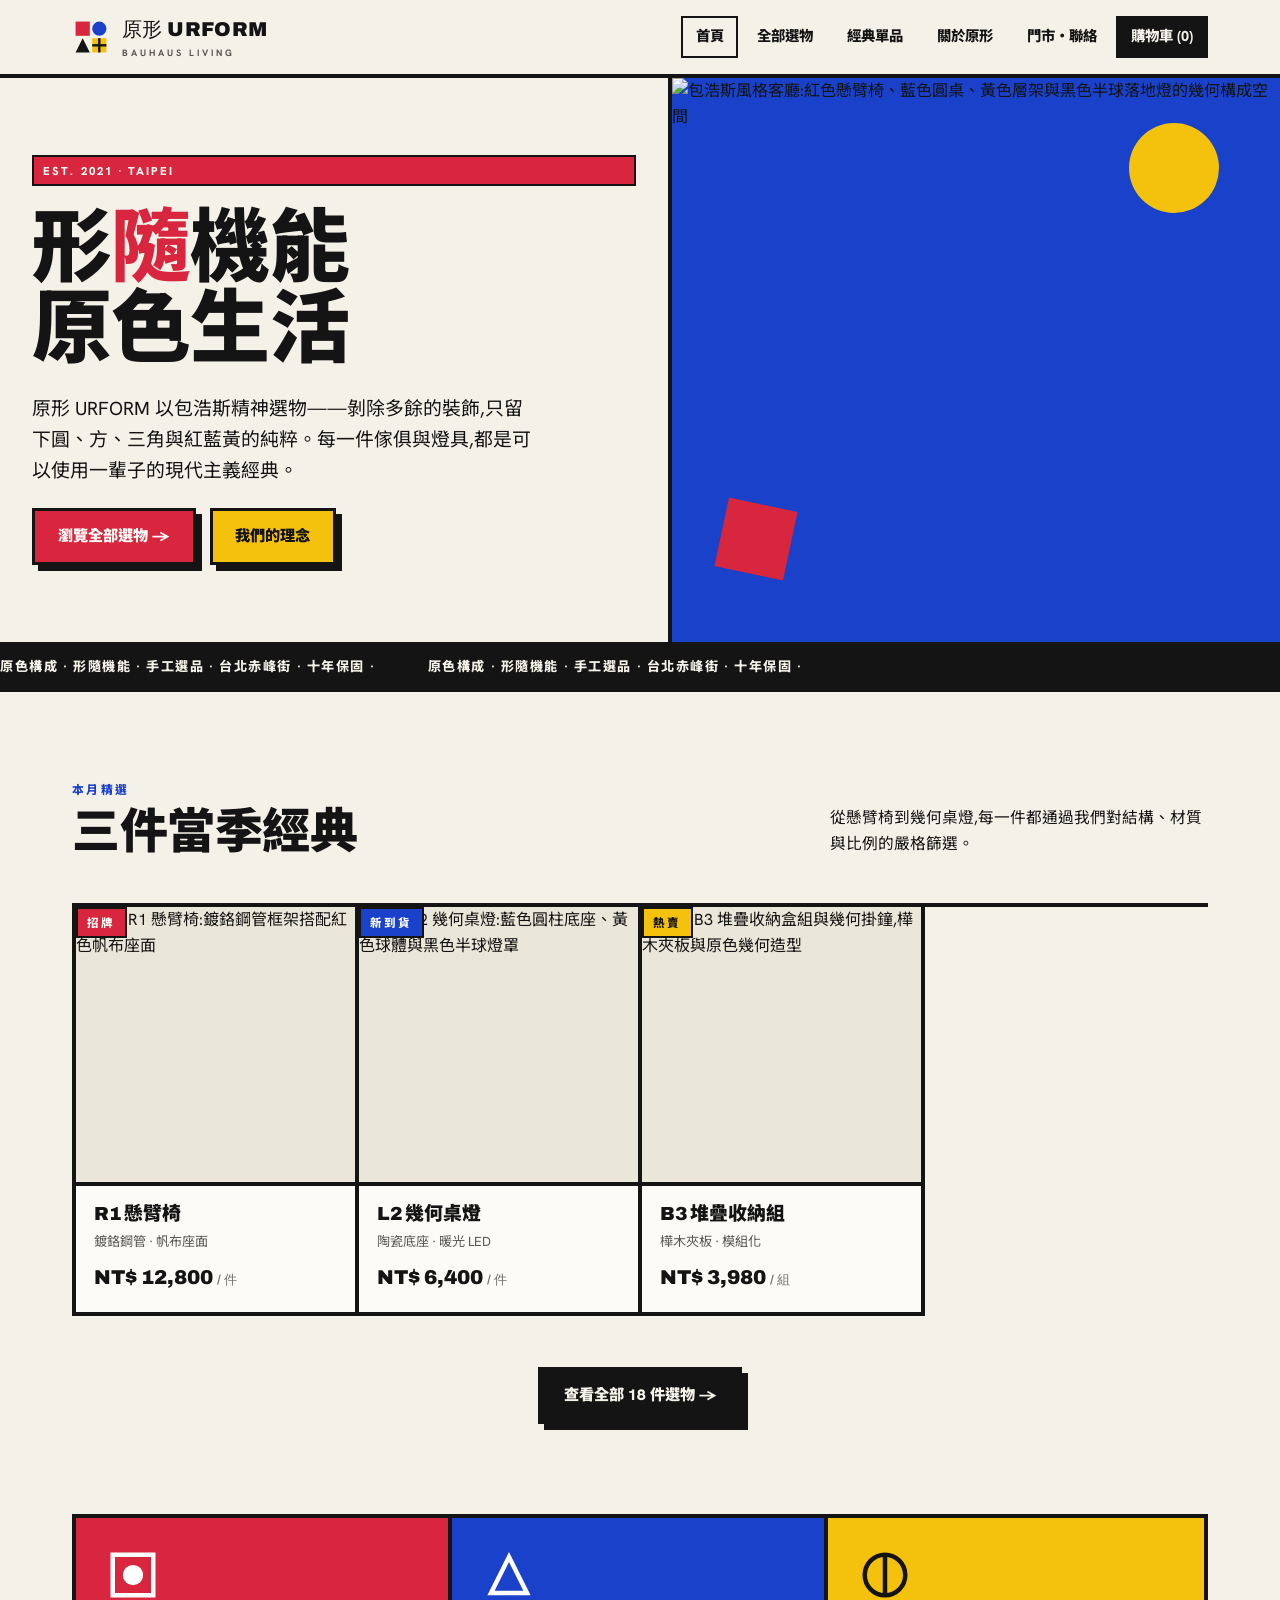
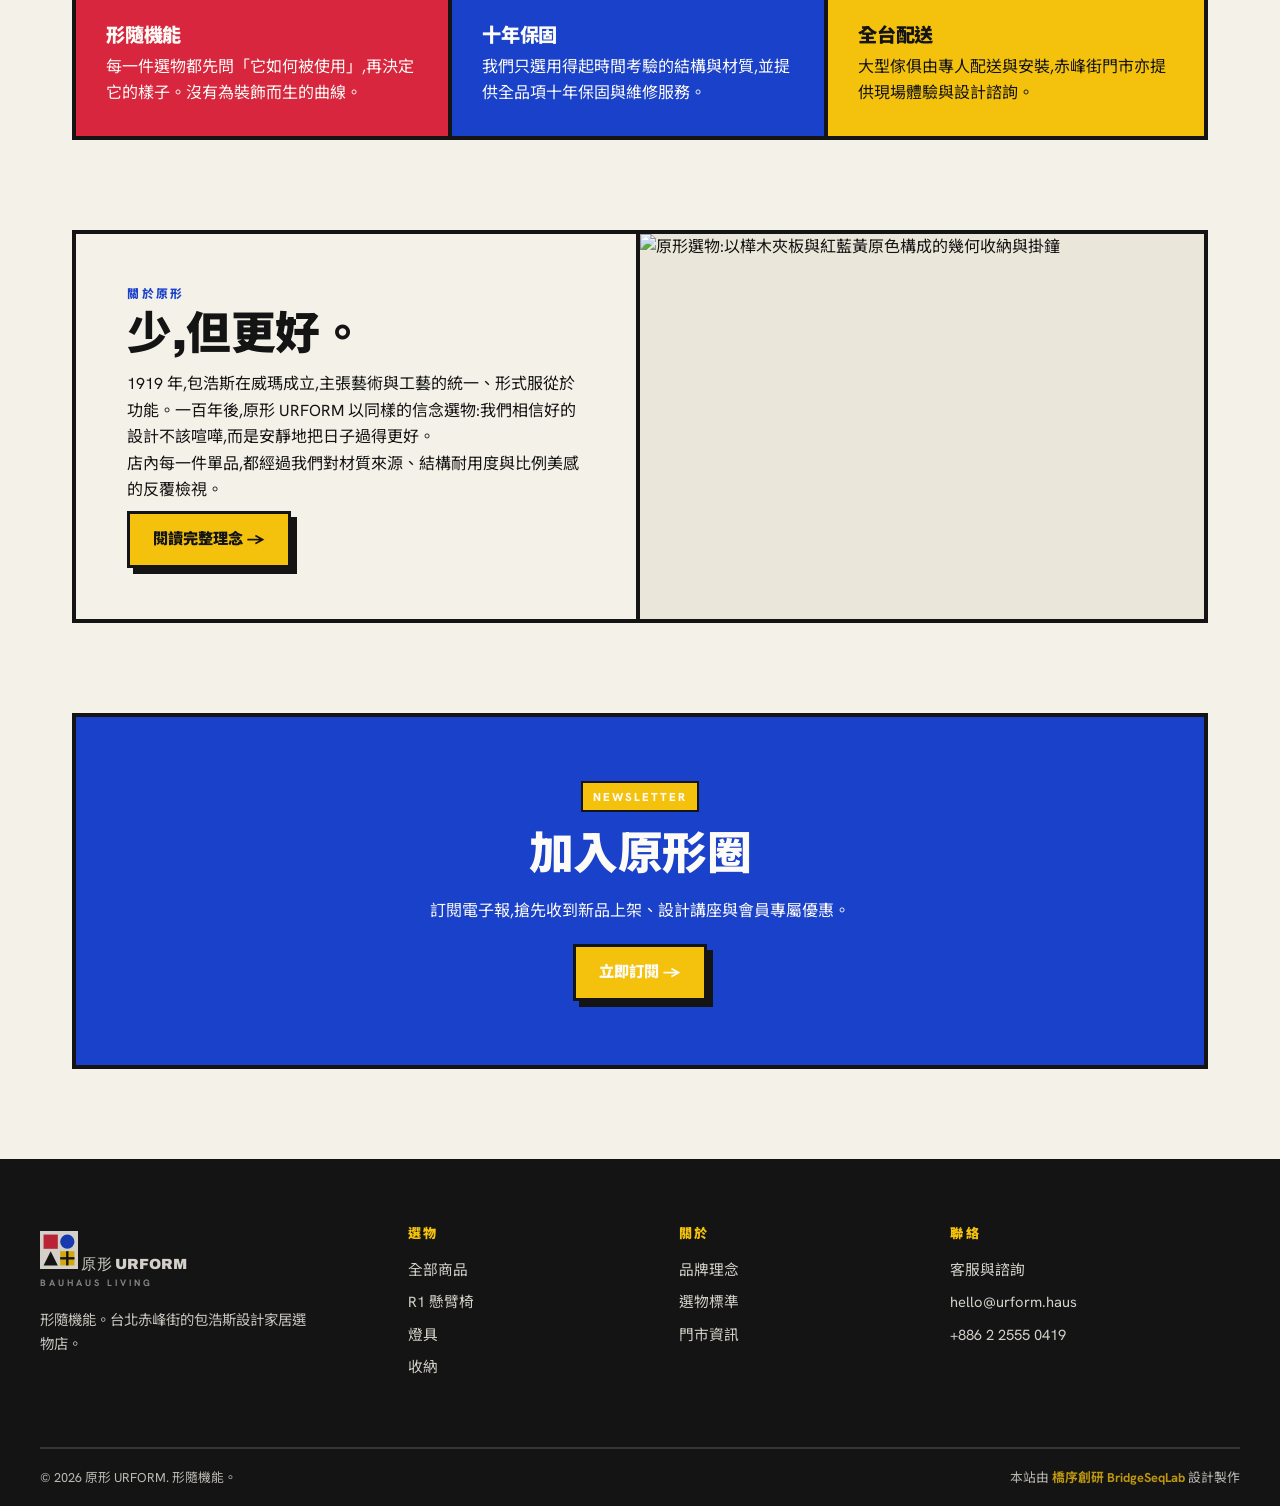
==== index.html @ 66fc05cc "原形 URFORM 預覽站:包浩斯設計家居選物（多頁＋SEO）by BridgeSeqLab" ====
<!DOCTYPE html>
<html lang="zh-Hant">
<head>
<meta charset="UTF-8">
<meta name="viewport" content="width=device-width, initial-scale=1">
<title>原形 URFORM｜包浩斯設計家居選物・現代主義幾何傢俱與燈具</title>
<meta name="description" content="原形 URFORM 是台北的包浩斯設計家居選物店,以「形隨機能」為核心,精選現代主義幾何傢俱、燈具與收納。原色構成、純粹線條,把二十世紀設計經典帶進當代生活。">
<meta name="keywords" content="包浩斯,設計家居,選物店,現代主義傢俱,幾何燈具,懸臂椅,北歐設計,原色,Bauhaus,台北家具">
<link rel="canonical" href="https://izzo24.github.io/urform-haus/index.html">
<meta property="og:type" content="website">
<meta property="og:site_name" content="原形 URFORM">
<meta property="og:locale" content="zh_TW">
<meta property="og:title" content="原形 URFORM｜包浩斯設計家居選物">
<meta property="og:description" content="形隨機能。精選現代主義幾何傢俱、燈具與收納,把二十世紀設計經典帶進當代生活。">
<meta property="og:url" content="https://izzo24.github.io/urform-haus/index.html">
<meta property="og:image" content="https://izzo24.github.io/urform-haus/images/hero.webp">
<meta name="twitter:card" content="summary_large_image">
<meta name="theme-color" content="#F4F1E9">
<link rel="icon" type="image/svg+xml" href="./logo.svg">
<link rel="preconnect" href="https://fonts.googleapis.com">
<link rel="preconnect" href="https://fonts.gstatic.com" crossorigin>
<link href="https://fonts.googleapis.com/css2?family=Archivo:wght@800;900&family=Hanken+Grotesk:wght@400;500;700;800&family=Noto+Sans+TC:wght@400;500;700;900&display=swap" rel="stylesheet">
<link rel="stylesheet" href="./styles.css">
<script type="application/ld+json">
{"@context":"https://schema.org","@type":"Organization","name":"原形 URFORM","alternateName":"URFORM","url":"https://izzo24.github.io/urform-haus/","logo":"https://izzo24.github.io/urform-haus/logo.svg","description":"包浩斯設計家居選物店,精選現代主義幾何傢俱、燈具與收納。","address":{"@type":"PostalAddress","streetAddress":"大同區赤峰街 41 巷 7 號","addressLocality":"台北市","addressRegion":"台灣","postalCode":"103","addressCountry":"TW"},"sameAs":["https://www.instagram.com/urform.haus","https://www.facebook.com/urform.haus"]}
</script>
<script type="application/ld+json">
{"@context":"https://schema.org","@type":"WebSite","name":"原形 URFORM","url":"https://izzo24.github.io/urform-haus/","inLanguage":"zh-Hant"}
</script>
</head>
<body>
<header class="site">
  <div class="wrap nav">
    <a class="brand" href="./index.html" aria-label="原形 URFORM 首頁">
      <svg viewBox="0 0 64 64" aria-hidden="true"><rect width="64" height="64" fill="#F4F1E9"/><rect x="6" y="6" width="24" height="24" fill="#D7263D"/><circle cx="46" cy="18" r="12" fill="#1A41C9"/><path d="M6 58 L18 34 L30 58 Z" fill="#141414"/><rect x="34" y="34" width="24" height="24" fill="#F4C20D"/><rect x="34" y="44" width="24" height="4" fill="#141414"/><rect x="44" y="34" width="4" height="24" fill="#141414"/></svg>
      <span>原形 URFORM<small>BAUHAUS LIVING</small></span>
    </a>
    <button class="burger" aria-label="開啟選單" aria-expanded="false"><span></span><span></span><span></span></button>
    <nav class="menu" id="menu" aria-label="主選單">
      <a href="./index.html" aria-current="page">首頁</a>
      <a href="./shop.html">全部選物</a>
      <a href="./product.html">經典單品</a>
      <a href="./about.html">關於原形</a>
      <a href="./contact.html">門市・聯絡</a>
      <a href="./shop.html" class="cart">購物車 (<span data-cart-count>0</span>)</a>
    </nav>
  </div>
</header>

<main>
<section class="hero">
  <div class="hero-grid">
    <div class="hero-copy">
      <span class="tag red">EST. 2021 · TAIPEI</span>
      <h1>形<span class="o">隨</span>機能<br>原色生活</h1>
      <p class="lead">原形 URFORM 以包浩斯精神選物——剝除多餘的裝飾,只留下圓、方、三角與紅藍黃的純粹。每一件傢俱與燈具,都是可以使用一輩子的現代主義經典。</p>
      <div class="btn-row">
        <a href="./shop.html" class="btn red">瀏覽全部選物 →</a>
        <a href="./about.html" class="btn">我們的理念</a>
      </div>
    </div>
    <div class="hero-media">
      <img src="./images/hero.webp" alt="包浩斯風格客廳:紅色懸臂椅、藍色圓桌、黃色層架與黑色半球落地燈的幾何構成空間" width="800" height="450" fetchpriority="high">
      <div class="shapes"><span class="c"></span><span class="s"></span></div>
    </div>
  </div>
</section>

<div class="marquee" aria-hidden="true">
  <div><span>原色構成&nbsp;·&nbsp;形隨機能&nbsp;·&nbsp;手工選品&nbsp;·&nbsp;台北赤峰街&nbsp;·&nbsp;十年保固&nbsp;·&nbsp;</span><span>原色構成&nbsp;·&nbsp;形隨機能&nbsp;·&nbsp;手工選品&nbsp;·&nbsp;台北赤峰街&nbsp;·&nbsp;十年保固&nbsp;·&nbsp;</span></div>
</div>

<section class="sec">
  <div class="wrap">
    <div class="sec-head">
      <div>
        <span class="kicker">本月精選</span>
        <h2>三件當季經典</h2>
      </div>
      <p>從懸臂椅到幾何桌燈,每一件都通過我們對結構、材質與比例的嚴格篩選。</p>
    </div>
    <div class="grid-products">
      <a class="card" href="./product.html">
        <div class="ph"><span class="badge tag red">招牌</span><img src="./images/chair.webp" alt="原形 R1 懸臂椅:鍍鉻鋼管框架搭配紅色帆布座面" width="500" height="500" loading="lazy"></div>
        <div class="body"><h3>R1 懸臂椅</h3><span class="meta">鍍鉻鋼管 · 帆布座面</span><span class="price">NT$ 12,800 <small>/ 件</small></span></div>
      </a>
      <a class="card" href="./product.html">
        <div class="ph"><span class="badge tag blue">新到貨</span><img src="./images/lamp.webp" alt="原形 L2 幾何桌燈:藍色圓柱底座、黃色球體與黑色半球燈罩" width="500" height="500" loading="lazy"></div>
        <div class="body"><h3>L2 幾何桌燈</h3><span class="meta">陶瓷底座 · 暖光 LED</span><span class="price">NT$ 6,400 <small>/ 件</small></span></div>
      </a>
      <a class="card" href="./product.html">
        <div class="ph"><span class="badge tag yellow">熱賣</span><img src="./images/storage.webp" alt="原形 B3 堆疊收納盒組與幾何掛鐘,樺木夾板與原色幾何造型" width="500" height="500" loading="lazy"></div>
        <div class="body"><h3>B3 堆疊收納組</h3><span class="meta">樺木夾板 · 模組化</span><span class="price">NT$ 3,980 <small>/ 組</small></span></div>
      </a>
    </div>
    <div class="mt center"><a href="./shop.html" class="btn dark">查看全部 18 件選物 →</a></div>
  </div>
</section>

<section class="sec" style="padding-top:0">
  <div class="wrap">
    <div class="features">
      <div class="feat red">
        <svg class="ico" viewBox="0 0 48 48" aria-hidden="true"><rect x="6" y="6" width="36" height="36" fill="none" stroke="#fff" stroke-width="4"/><circle cx="24" cy="24" r="9" fill="#fff"/></svg>
        <h3>形隨機能</h3>
        <p>每一件選物都先問「它如何被使用」,再決定它的樣子。沒有為裝飾而生的曲線。</p>
      </div>
      <div class="feat blue">
        <svg class="ico" viewBox="0 0 48 48" aria-hidden="true"><path d="M8 40 L24 8 L40 40 Z" fill="none" stroke="#fff" stroke-width="4"/></svg>
        <h3>十年保固</h3>
        <p>我們只選用得起時間考驗的結構與材質,並提供全品項十年保固與維修服務。</p>
      </div>
      <div class="feat yellow">
        <svg class="ico" viewBox="0 0 48 48" aria-hidden="true"><circle cx="24" cy="24" r="18" fill="none" stroke="#141414" stroke-width="4"/><line x1="24" y1="6" x2="24" y2="42" stroke="#141414" stroke-width="4"/></svg>
        <h3>全台配送</h3>
        <p>大型傢俱由專人配送與安裝,赤峰街門市亦提供現場體驗與設計諮詢。</p>
      </div>
    </div>
  </div>
</section>

<section class="sec" style="padding-top:0">
  <div class="wrap">
    <div class="split">
      <div class="copy">
        <span class="kicker">關於原形</span>
        <h2 style="font-size:clamp(1.8rem,4vw,2.8rem)">少,但更好。</h2>
        <p style="margin-top:14px">1919 年,包浩斯在威瑪成立,主張藝術與工藝的統一、形式服從於功能。一百年後,原形 URFORM 以同樣的信念選物:我們相信好的設計不該喧嘩,而是安靜地把日子過得更好。</p>
        <p>店內每一件單品,都經過我們對材質來源、結構耐用度與比例美感的反覆檢視。</p>
        <a href="./about.html" class="btn" style="margin-top:8px">閱讀完整理念 →</a>
      </div>
      <div class="media"><img src="./images/storage.webp" alt="原形選物:以樺木夾板與紅藍黃原色構成的幾何收納與掛鐘" width="600" height="600" loading="lazy"></div>
    </div>
  </div>
</section>

<section class="sec" style="padding-top:0">
  <div class="wrap">
    <div class="cta">
      <span class="tag yellow">NEWSLETTER</span>
      <h2>加入原形圈</h2>
      <p>訂閱電子報,搶先收到新品上架、設計講座與會員專屬優惠。</p>
      <a href="./contact.html" class="btn">立即訂閱 →</a>
    </div>
  </div>
</section>
</main>

<footer class="site">
  <div class="wrap foot">
    <div>
      <a class="brand" href="./index.html" aria-label="原形 URFORM">
        <svg viewBox="0 0 64 64" aria-hidden="true"><rect width="64" height="64" fill="#F4F1E9"/><rect x="6" y="6" width="24" height="24" fill="#D7263D"/><circle cx="46" cy="18" r="12" fill="#1A41C9"/><path d="M6 58 L18 34 L30 58 Z" fill="#141414"/><rect x="34" y="34" width="24" height="24" fill="#F4C20D"/><rect x="34" y="44" width="24" height="4" fill="#141414"/><rect x="44" y="34" width="4" height="24" fill="#141414"/></svg>
        <span>原形 URFORM<small>BAUHAUS LIVING</small></span>
      </a>
      <p class="desc">形隨機能。台北赤峰街的包浩斯設計家居選物店。</p>
    </div>
    <div>
      <h4>選物</h4>
      <a href="./shop.html">全部商品</a>
      <a href="./product.html">R1 懸臂椅</a>
      <a href="./shop.html">燈具</a>
      <a href="./shop.html">收納</a>
    </div>
    <div>
      <h4>關於</h4>
      <a href="./about.html">品牌理念</a>
      <a href="./about.html">選物標準</a>
      <a href="./contact.html">門市資訊</a>
    </div>
    <div>
      <h4>聯絡</h4>
      <a href="./contact.html">客服與諮詢</a>
      <a href="mailto:hello@urform.haus">hello@urform.haus</a>
      <a href="./contact.html">+886 2 2555 0419</a>
    </div>
  </div>
  <div class="wrap subbar">
    <span>© <span id="yr">2026</span> 原形 URFORM. 形隨機能。</span>
    <span class="credit">本站由 <b>橋序創研 BridgeSeqLab</b> 設計製作</span>
  </div>
</footer>
<script src="./main.js"></script>
</body>
</html>
---- styles.css ----
/* 原形 URFORM — 包浩斯幾何構成 · 設計家居選物 */
:root{
  --red:#D7263D;
  --blue:#1A41C9;
  --yellow:#F4C20D;
  --ink:#141414;
  --paper:#F4F1E9;
  --paper-2:#EAE6D9;
  --line:#141414;
  --white:#FCFBF7;
  --maxw:1200px;
  --gap:clamp(16px,3vw,32px);
  --r:0px;
  font-synthesis:none;
}
*{box-sizing:border-box;margin:0;padding:0}
html{scroll-behavior:smooth}
body{
  font-family:"Hanken Grotesk","Noto Sans TC",system-ui,-apple-system,"Segoe UI",sans-serif;
  background:var(--paper);
  color:var(--ink);
  line-height:1.65;
  -webkit-font-smoothing:antialiased;
  overflow-x:hidden;
}
h1,h2,h3,h4,.display{
  font-family:"Archivo","Noto Sans TC",system-ui,sans-serif;
  font-weight:900;
  line-height:1.02;
  letter-spacing:-0.01em;
}
img{max-width:100%;display:block}
a{color:inherit;text-decoration:none}
.wrap{max-width:var(--maxw);margin:0 auto;padding:0 var(--gap)}

/* ---------- 通用幾何裝飾 ---------- */
.tag{
  display:inline-block;font-weight:800;font-size:.72rem;letter-spacing:.18em;
  text-transform:uppercase;padding:.35em .8em;border:2px solid var(--ink);
}
.tag.red{background:var(--red);color:var(--white);border-color:var(--ink)}
.tag.blue{background:var(--blue);color:var(--white)}
.tag.yellow{background:var(--yellow)}
.rule{height:4px;background:var(--ink);border:0;margin:0}

/* ---------- 導覽列 ---------- */
header.site{position:sticky;top:0;z-index:50;background:var(--paper);border-bottom:4px solid var(--ink)}
.nav{display:flex;align-items:center;justify-content:space-between;height:74px}
.brand{display:flex;align-items:center;gap:12px;font-family:"Archivo",sans-serif;font-weight:900;font-size:1.25rem;letter-spacing:.02em}
.brand svg{width:38px;height:38px;flex:0 0 auto}
.brand small{display:block;font-size:.58rem;letter-spacing:.32em;font-weight:700;color:var(--ink);opacity:.7;font-family:"Hanken Grotesk",sans-serif}
.menu{display:flex;gap:4px;align-items:center}
.menu a{font-weight:800;font-size:.9rem;padding:.5em .9em;border:2px solid transparent}
.menu a:hover,.menu a[aria-current="page"]{border-color:var(--ink)}
.menu a.cart{background:var(--ink);color:var(--paper)}
.menu a.cart:hover{background:var(--red);border-color:var(--ink)}
.burger{display:none;width:46px;height:46px;border:2px solid var(--ink);background:var(--yellow);cursor:pointer;align-items:center;justify-content:center;flex-direction:column;gap:5px}
.burger span{width:22px;height:3px;background:var(--ink);display:block}
@media(max-width:860px){
  .menu{position:absolute;top:74px;left:0;right:0;background:var(--paper);flex-direction:column;align-items:stretch;border-bottom:4px solid var(--ink);padding:10px var(--gap);display:none}
  .menu.open{display:flex}
  .menu a{border:2px solid var(--ink)}
  .burger{display:flex}
}

/* ---------- Hero ---------- */
.hero{position:relative;border-bottom:4px solid var(--ink)}
.hero-grid{display:grid;grid-template-columns:1.05fr .95fr}
@media(max-width:860px){.hero-grid{grid-template-columns:1fr}}
.hero-copy{padding:clamp(32px,6vw,80px) var(--gap);display:flex;flex-direction:column;justify-content:center;gap:22px;border-right:4px solid var(--ink)}
@media(max-width:860px){.hero-copy{border-right:0;border-bottom:4px solid var(--ink)}}
.hero h1{font-size:clamp(2.6rem,7vw,5rem)}
.hero h1 .o{color:var(--red)}
.hero p.lead{font-size:clamp(1rem,1.6vw,1.18rem);max-width:46ch}
.hero-media{position:relative;background:var(--blue);min-height:340px;display:flex;align-items:center;justify-content:center}
.hero-media img{width:100%;height:100%;object-fit:cover;position:absolute;inset:0}
.btn{display:inline-flex;align-items:center;gap:.6em;font-weight:900;font-size:.95rem;padding:.85em 1.5em;border:3px solid var(--ink);background:var(--yellow);cursor:pointer;transition:transform .12s,box-shadow .12s;box-shadow:6px 6px 0 var(--ink)}
.btn:hover{transform:translate(-2px,-2px);box-shadow:8px 8px 0 var(--ink)}
.btn.dark{background:var(--ink);color:var(--paper)}
.btn.red{background:var(--red);color:var(--white)}
.btn-row{display:flex;gap:14px;flex-wrap:wrap}

/* 幾何漂浮圖形 */
.shapes{position:absolute;inset:0;pointer-events:none;overflow:hidden}
.shapes .c{position:absolute;width:90px;height:90px;border-radius:50%;background:var(--yellow);top:8%;right:10%}
.shapes .s{position:absolute;width:70px;height:70px;background:var(--red);bottom:12%;left:8%;transform:rotate(12deg)}

/* ---------- 區塊標題 ---------- */
.sec{padding:clamp(48px,7vw,92px) 0}
.sec-head{display:flex;align-items:flex-end;justify-content:space-between;gap:20px;margin-bottom:clamp(24px,4vw,46px);flex-wrap:wrap}
.sec-head h2{font-size:clamp(1.9rem,4.5vw,3rem)}
.sec-head p{max-width:42ch;font-size:.98rem}
.kicker{font-weight:800;letter-spacing:.2em;text-transform:uppercase;font-size:.74rem;color:var(--blue);margin-bottom:.6em;display:block}

/* ---------- 商品格 ---------- */
.grid-products{display:grid;grid-template-columns:repeat(auto-fill,minmax(258px,1fr));gap:0;border:4px solid var(--ink);border-bottom:0;border-right:0}
.card{border-right:4px solid var(--ink);border-bottom:4px solid var(--ink);background:var(--white);display:flex;flex-direction:column;transition:background .15s}
.card:hover{background:var(--paper-2)}
.card .ph{aspect-ratio:1/1;position:relative;overflow:hidden;border-bottom:4px solid var(--ink);background:var(--paper-2)}
.card .ph img{width:100%;height:100%;object-fit:cover;transition:transform .4s}
.card:hover .ph img{transform:scale(1.05)}
.card .ph .badge{position:absolute;top:0;left:0}
.card .body{padding:18px;display:flex;flex-direction:column;gap:8px;flex:1}
.card .body h3{font-size:1.18rem}
.card .meta{font-size:.82rem;opacity:.7}
.card .price{margin-top:auto;font-family:"Archivo",sans-serif;font-weight:900;font-size:1.25rem}
.card .price small{font-weight:700;font-size:.8rem;opacity:.6}

/* ---------- 特色色塊 ---------- */
.features{display:grid;grid-template-columns:repeat(3,1fr);border:4px solid var(--ink)}
@media(max-width:760px){.features{grid-template-columns:1fr}}
.feat{padding:30px;border-right:4px solid var(--ink)}
.feat:last-child{border-right:0}
@media(max-width:760px){.feat{border-right:0;border-bottom:4px solid var(--ink)}.feat:last-child{border-bottom:0}}
.feat .ico{width:54px;height:54px;margin-bottom:16px}
.feat h3{font-size:1.2rem;margin-bottom:8px}
.feat.red{background:var(--red);color:var(--white)}
.feat.blue{background:var(--blue);color:var(--white)}
.feat.yellow{background:var(--yellow)}

/* ---------- 雙欄理念 ---------- */
.split{display:grid;grid-template-columns:1fr 1fr;border:4px solid var(--ink)}
@media(max-width:760px){.split{grid-template-columns:1fr}}
.split>div{padding:clamp(26px,4vw,52px)}
.split .media{padding:0;background:var(--paper-2);position:relative;min-height:320px}
.split .media img{position:absolute;inset:0;width:100%;height:100%;object-fit:cover}
.split .copy{border-right:4px solid var(--ink)}
@media(max-width:760px){.split .copy{border-right:0;border-bottom:4px solid var(--ink)}}

/* ---------- 商品詳情 ---------- */
.pdp{display:grid;grid-template-columns:1fr 1fr;gap:0;border:4px solid var(--ink)}
@media(max-width:860px){.pdp{grid-template-columns:1fr}}
.pdp .gallery{position:relative;background:var(--paper-2);border-right:4px solid var(--ink);min-height:420px}
@media(max-width:860px){.pdp .gallery{border-right:0;border-bottom:4px solid var(--ink)}}
.pdp .gallery img{position:absolute;inset:0;width:100%;height:100%;object-fit:cover}
.pdp .info{padding:clamp(24px,4vw,46px);display:flex;flex-direction:column;gap:18px}
.pdp .info h1{font-size:clamp(2rem,4vw,3rem)}
.pdp .pricebig{font-family:"Archivo",sans-serif;font-weight:900;font-size:2rem}
.swatches{display:flex;gap:10px}
.swatch{width:34px;height:34px;border:3px solid var(--ink);cursor:pointer}
.swatch[aria-pressed="true"]{outline:3px solid var(--ink);outline-offset:3px}
.spec{width:100%;border-collapse:collapse;font-size:.92rem}
.spec th,.spec td{text-align:left;padding:10px 8px;border-bottom:2px solid var(--ink)}
.spec th{width:34%;font-family:"Archivo",sans-serif}

/* ---------- 文章/部落格條目（about/news 用） ---------- */
.steps{display:grid;grid-template-columns:repeat(3,1fr);gap:0;border:4px solid var(--ink)}
@media(max-width:760px){.steps{grid-template-columns:1fr}}
.step{padding:28px;border-right:4px solid var(--ink)}
.step:last-child{border-right:0}
@media(max-width:760px){.step{border-right:0;border-bottom:4px solid var(--ink)}.step:last-child{border-bottom:0}}
.step .num{font-family:"Archivo",sans-serif;font-weight:900;font-size:2.4rem;line-height:1}
.step.r .num{color:var(--red)}.step.b .num{color:var(--blue)}

.prose{max-width:68ch}
.prose h2{font-size:1.7rem;margin:1.6em 0 .5em}
.prose h3{font-size:1.25rem;margin:1.3em 0 .4em}
.prose p{margin:0 0 1em}
.prose ul{margin:0 0 1em 1.2em}
.prose li{margin:.3em 0}

/* ---------- 表單 ---------- */
form.contact{display:grid;gap:16px;border:4px solid var(--ink);padding:clamp(22px,3vw,38px);background:var(--white)}
.field{display:flex;flex-direction:column;gap:6px}
.field label{font-weight:800;font-size:.86rem}
.field input,.field textarea,.field select{font:inherit;padding:.7em .8em;border:3px solid var(--ink);background:var(--paper);width:100%}
.field input:focus,.field textarea:focus{outline:3px solid var(--blue);outline-offset:0}
.grid2{display:grid;grid-template-columns:1fr 1fr;gap:16px}
@media(max-width:600px){.grid2{grid-template-columns:1fr}}
.formnote{font-size:.84rem;padding:12px;border:2px dashed var(--ink);display:none}
.formnote.show{display:block;background:var(--yellow)}

/* ---------- 資訊條 ---------- */
.marquee{background:var(--ink);color:var(--paper);overflow:hidden;border-bottom:4px solid var(--ink)}
.marquee div{display:flex;gap:48px;white-space:nowrap;padding:10px 0;animation:slide 26s linear infinite;font-weight:800;letter-spacing:.12em;font-size:.82rem;text-transform:uppercase}
.marquee span{display:inline-flex;gap:48px}
@keyframes slide{from{transform:translateX(0)}to{transform:translateX(-50%)}}
@media(prefers-reduced-motion:reduce){.marquee div{animation:none}}

/* ---------- CTA 區 ---------- */
.cta{background:var(--blue);color:var(--white);border:4px solid var(--ink);padding:clamp(34px,5vw,64px);text-align:center;display:flex;flex-direction:column;align-items:center;gap:20px}
.cta h2{font-size:clamp(1.8rem,4vw,2.8rem)}
.cta p{max-width:50ch}

/* ---------- 麵包屑 ---------- */
.crumbs{font-size:.82rem;font-weight:700;padding:14px 0;letter-spacing:.04em}
.crumbs a:hover{color:var(--blue)}
.crumbs .sep{opacity:.5;margin:0 .4em}

/* ---------- 頁尾 ---------- */
footer.site{background:var(--ink);color:var(--paper);border-top:4px solid var(--ink)}
.foot{display:grid;grid-template-columns:1.4fr 1fr 1fr 1.2fr;gap:30px;padding:clamp(40px,5vw,64px) 0}
@media(max-width:760px){.foot{grid-template-columns:1fr 1fr}}
@media(max-width:480px){.foot{grid-template-columns:1fr}}
.foot h4{font-size:.82rem;letter-spacing:.18em;text-transform:uppercase;margin-bottom:14px;color:var(--yellow)}
.foot a{display:block;padding:4px 0;opacity:.85;font-size:.92rem}
.foot a:hover{opacity:1;color:var(--yellow)}
.foot .brand{color:var(--paper)}
.foot .brand small{color:var(--paper);opacity:.6}
.foot p.desc{font-size:.9rem;opacity:.8;margin-top:14px;max-width:34ch}
.subbar{border-top:2px solid rgba(244,241,233,.2);padding:18px 0;display:flex;justify-content:space-between;gap:14px;flex-wrap:wrap;font-size:.8rem;opacity:.75}
.credit{font-size:.8rem}
.credit b{color:var(--yellow)}

/* utilities */
.center{text-align:center}
.mt{margin-top:clamp(28px,4vw,52px)}
.tA{color:var(--red)}.tB{color:var(--blue)}
.hide{display:none}
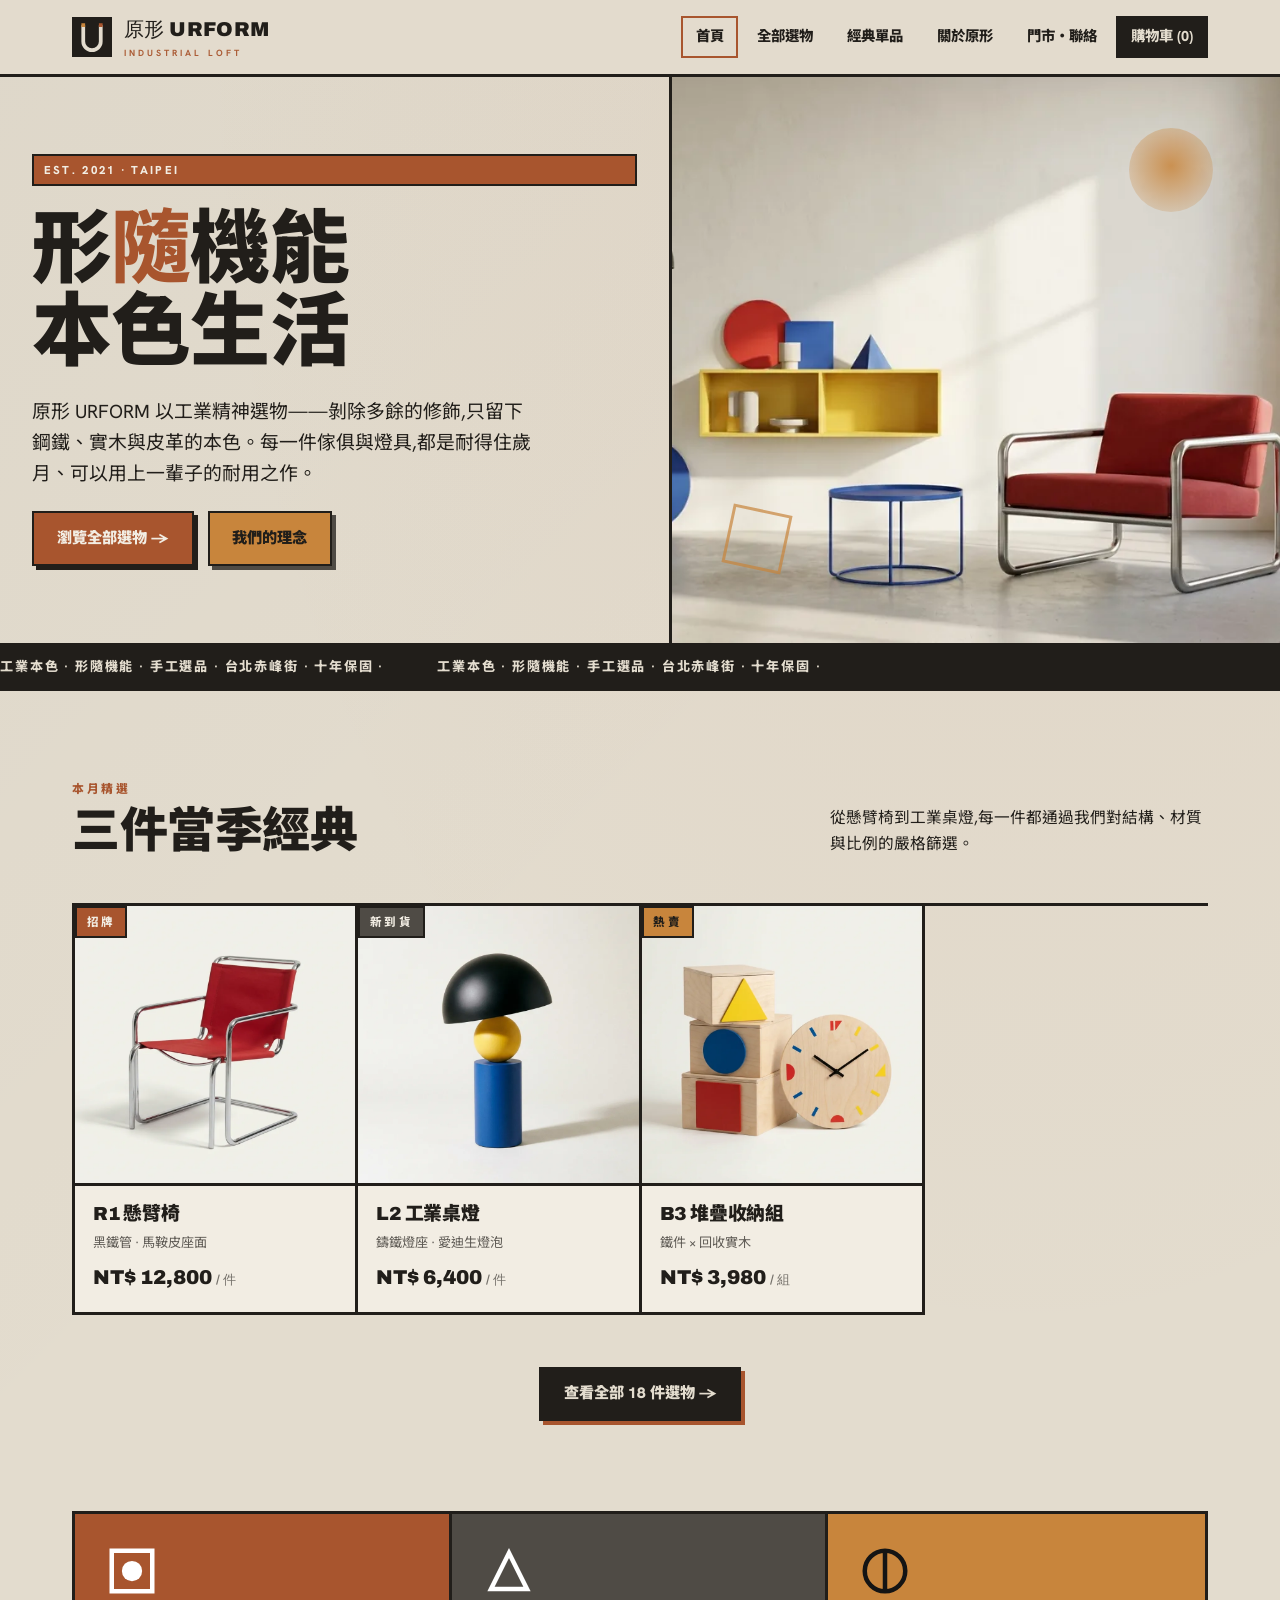
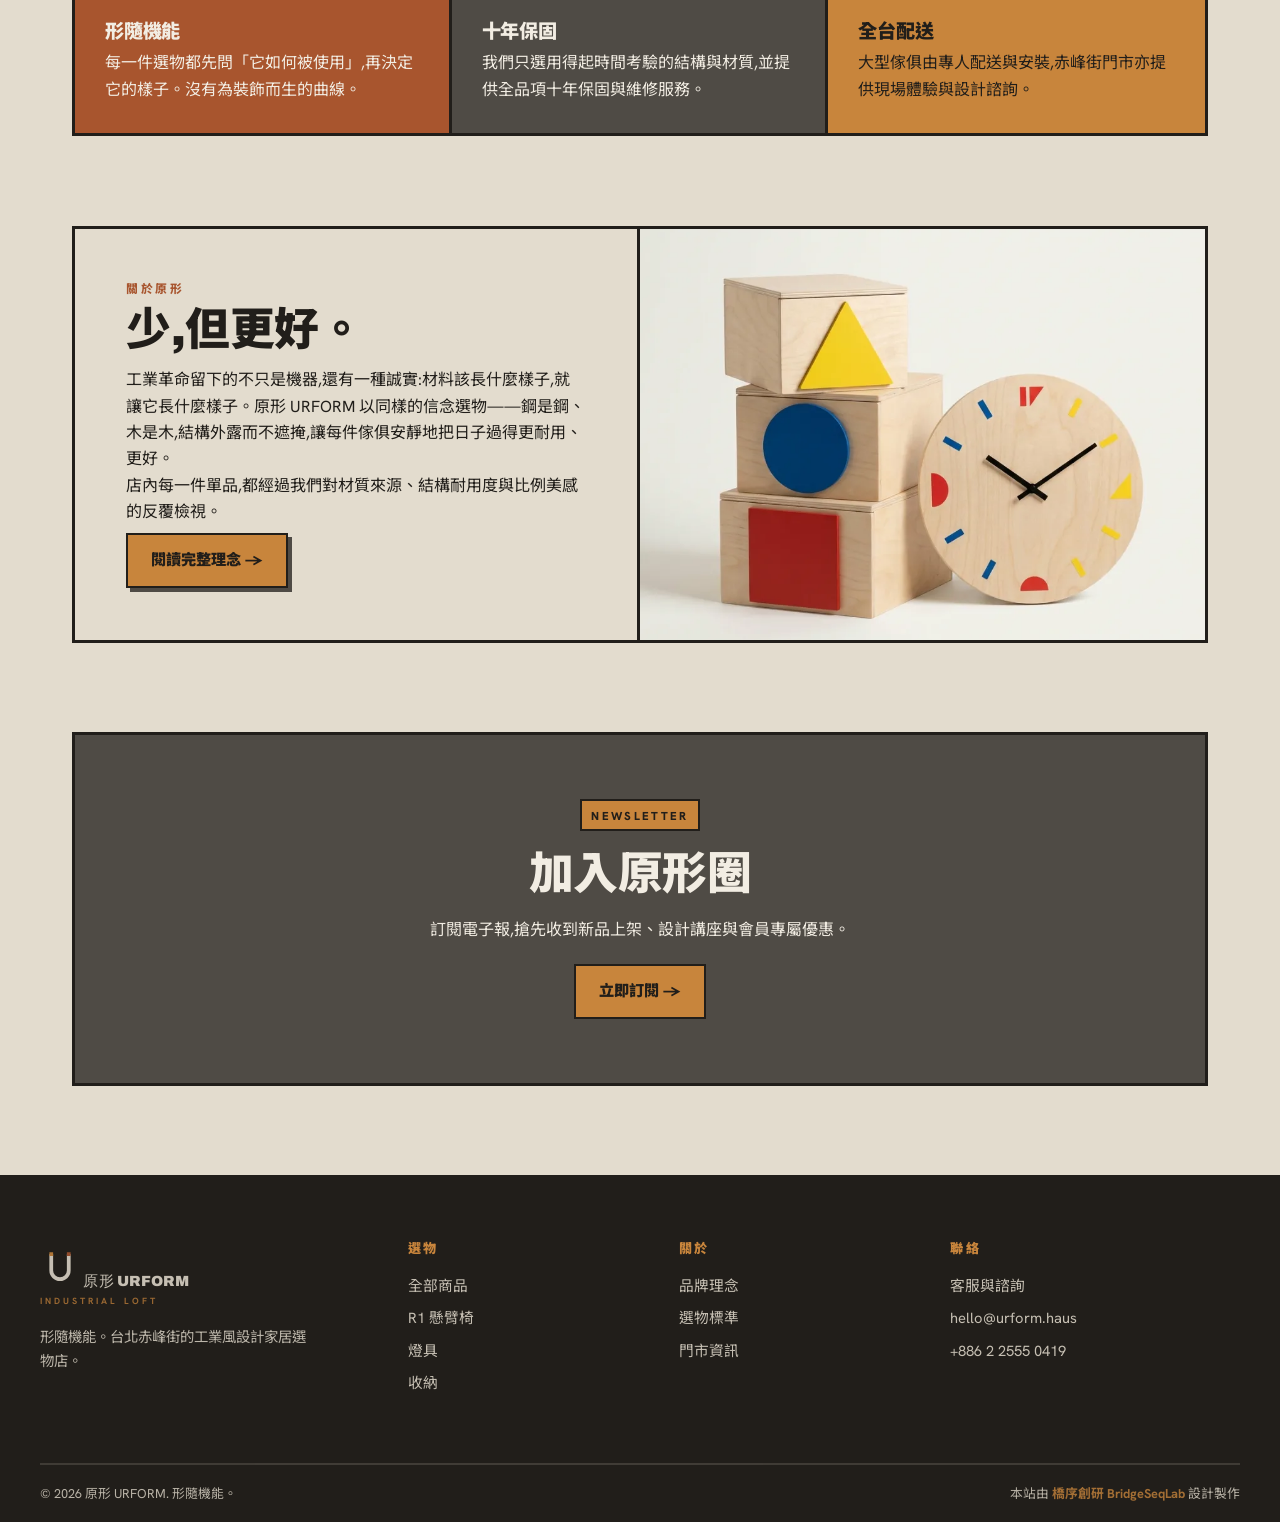
==== commit e36c8303: "redesign: 原形 URFORM 改版為工業風 loft(配色/字感/質感/文案/Logo/SEO 全面重構)" ====
--- a/index.html
+++ b/index.html
@@ -3,26 +3,26 @@
 <head>
 <meta charset="UTF-8">
 <meta name="viewport" content="width=device-width, initial-scale=1">
-<title>原形 URFORM｜包浩斯設計家居選物・現代主義幾何傢俱與燈具</title>
-<meta name="description" content="原形 URFORM 是台北的包浩斯設計家居選物店,以「形隨機能」為核心,精選現代主義幾何傢俱、燈具與收納。原色構成、純粹線條,把二十世紀設計經典帶進當代生活。">
-<meta name="keywords" content="包浩斯,設計家居,選物店,現代主義傢俱,幾何燈具,懸臂椅,北歐設計,原色,Bauhaus,台北家具">
+<title>原形 URFORM｜工業風設計家居選物・鐵件實木傢俱與工業燈具</title>
+<meta name="description" content="原形 URFORM 是台北的工業風設計家居選物店,以「形隨機能」為核心,精選鐵件、實木與皮革打造的傢俱、燈具與收納。粗獷材質、誠實結構,把工業時代的耐用美學帶進當代生活。">
+<meta name="keywords" content="工業風家具,loft,設計家居,選物店,鐵件傢俱,工業風燈具,懸臂椅,復古工業,皮革家具,台北家具">
 <link rel="canonical" href="https://izzo24.github.io/urform-haus/index.html">
 <meta property="og:type" content="website">
 <meta property="og:site_name" content="原形 URFORM">
 <meta property="og:locale" content="zh_TW">
-<meta property="og:title" content="原形 URFORM｜包浩斯設計家居選物">
-<meta property="og:description" content="形隨機能。精選現代主義幾何傢俱、燈具與收納,把二十世紀設計經典帶進當代生活。">
+<meta property="og:title" content="原形 URFORM｜工業風設計家居選物">
+<meta property="og:description" content="形隨機能。精選鐵件、實木與皮革傢俱、燈具與收納,把工業時代的耐用美學帶進當代生活。">
 <meta property="og:url" content="https://izzo24.github.io/urform-haus/index.html">
 <meta property="og:image" content="https://izzo24.github.io/urform-haus/images/hero.webp">
 <meta name="twitter:card" content="summary_large_image">
-<meta name="theme-color" content="#F4F1E9">
+<meta name="theme-color" content="#E3DCCE">
 <link rel="icon" type="image/svg+xml" href="./logo.svg">
 <link rel="preconnect" href="https://fonts.googleapis.com">
 <link rel="preconnect" href="https://fonts.gstatic.com" crossorigin>
 <link href="https://fonts.googleapis.com/css2?family=Archivo:wght@800;900&family=Hanken+Grotesk:wght@400;500;700;800&family=Noto+Sans+TC:wght@400;500;700;900&display=swap" rel="stylesheet">
 <link rel="stylesheet" href="./styles.css">
 <script type="application/ld+json">
-{"@context":"https://schema.org","@type":"Organization","name":"原形 URFORM","alternateName":"URFORM","url":"https://izzo24.github.io/urform-haus/","logo":"https://izzo24.github.io/urform-haus/logo.svg","description":"包浩斯設計家居選物店,精選現代主義幾何傢俱、燈具與收納。","address":{"@type":"PostalAddress","streetAddress":"大同區赤峰街 41 巷 7 號","addressLocality":"台北市","addressRegion":"台灣","postalCode":"103","addressCountry":"TW"},"sameAs":["https://www.instagram.com/urform.haus","https://www.facebook.com/urform.haus"]}
+{"@context":"https://schema.org","@type":"Organization","name":"原形 URFORM","alternateName":"URFORM","url":"https://izzo24.github.io/urform-haus/","logo":"https://izzo24.github.io/urform-haus/logo.svg","description":"工業風設計家居選物店,精選鐵件、實木與皮革打造的傢俱、燈具與收納。","address":{"@type":"PostalAddress","streetAddress":"大同區赤峰街 41 巷 7 號","addressLocality":"台北市","addressRegion":"台灣","postalCode":"103","addressCountry":"TW"},"sameAs":["https://www.instagram.com/urform.haus","https://www.facebook.com/urform.haus"]}
 </script>
 <script type="application/ld+json">
 {"@context":"https://schema.org","@type":"WebSite","name":"原形 URFORM","url":"https://izzo24.github.io/urform-haus/","inLanguage":"zh-Hant"}
@@ -32,8 +32,8 @@
 <header class="site">
   <div class="wrap nav">
     <a class="brand" href="./index.html" aria-label="原形 URFORM 首頁">
-      <svg viewBox="0 0 64 64" aria-hidden="true"><rect width="64" height="64" fill="#F4F1E9"/><rect x="6" y="6" width="24" height="24" fill="#D7263D"/><circle cx="46" cy="18" r="12" fill="#1A41C9"/><path d="M6 58 L18 34 L30 58 Z" fill="#141414"/><rect x="34" y="34" width="24" height="24" fill="#F4C20D"/><rect x="34" y="44" width="24" height="4" fill="#141414"/><rect x="44" y="34" width="4" height="24" fill="#141414"/></svg>
-      <span>原形 URFORM<small>BAUHAUS LIVING</small></span>
+      <svg viewBox="0 0 64 64" aria-hidden="true"><rect width="64" height="64" fill="#211E1A"/><path d="M18 13 V39 a14 14 0 0 0 28 0 V13" fill="none" stroke="#E3DCCE" stroke-width="6"/><rect x="15" y="10" width="6" height="6" fill="#C8853C"/><rect x="43" y="10" width="6" height="6" fill="#A8552E"/></svg>
+      <span>原形 URFORM<small>INDUSTRIAL LOFT</small></span>
     </a>
     <button class="burger" aria-label="開啟選單" aria-expanded="false"><span></span><span></span><span></span></button>
     <nav class="menu" id="menu" aria-label="主選單">
@@ -52,22 +52,22 @@
   <div class="hero-grid">
     <div class="hero-copy">
       <span class="tag red">EST. 2021 · TAIPEI</span>
-      <h1>形<span class="o">隨</span>機能<br>原色生活</h1>
-      <p class="lead">原形 URFORM 以包浩斯精神選物——剝除多餘的裝飾,只留下圓、方、三角與紅藍黃的純粹。每一件傢俱與燈具,都是可以使用一輩子的現代主義經典。</p>
+      <h1>形<span class="o">隨</span>機能<br>本色生活</h1>
+      <p class="lead">原形 URFORM 以工業精神選物——剝除多餘的修飾,只留下鋼鐵、實木與皮革的本色。每一件傢俱與燈具,都是耐得住歲月、可以用上一輩子的耐用之作。</p>
       <div class="btn-row">
         <a href="./shop.html" class="btn red">瀏覽全部選物 →</a>
         <a href="./about.html" class="btn">我們的理念</a>
       </div>
     </div>
     <div class="hero-media">
-      <img src="./images/hero.webp" alt="包浩斯風格客廳:紅色懸臂椅、藍色圓桌、黃色層架與黑色半球落地燈的幾何構成空間" width="800" height="450" fetchpriority="high">
+      <img src="./images/hero.webp" alt="工業風 loft 客廳:黑鐵懸臂皮椅、回收實木層架與愛迪生燈泡落地燈,裸露磚牆與水泥質感空間" width="800" height="450" fetchpriority="high">
       <div class="shapes"><span class="c"></span><span class="s"></span></div>
     </div>
   </div>
 </section>
 
 <div class="marquee" aria-hidden="true">
-  <div><span>原色構成&nbsp;·&nbsp;形隨機能&nbsp;·&nbsp;手工選品&nbsp;·&nbsp;台北赤峰街&nbsp;·&nbsp;十年保固&nbsp;·&nbsp;</span><span>原色構成&nbsp;·&nbsp;形隨機能&nbsp;·&nbsp;手工選品&nbsp;·&nbsp;台北赤峰街&nbsp;·&nbsp;十年保固&nbsp;·&nbsp;</span></div>
+  <div><span>工業本色&nbsp;·&nbsp;形隨機能&nbsp;·&nbsp;手工選品&nbsp;·&nbsp;台北赤峰街&nbsp;·&nbsp;十年保固&nbsp;·&nbsp;</span><span>工業本色&nbsp;·&nbsp;形隨機能&nbsp;·&nbsp;手工選品&nbsp;·&nbsp;台北赤峰街&nbsp;·&nbsp;十年保固&nbsp;·&nbsp;</span></div>
 </div>
 
 <section class="sec">
@@ -77,20 +77,20 @@
         <span class="kicker">本月精選</span>
         <h2>三件當季經典</h2>
       </div>
-      <p>從懸臂椅到幾何桌燈,每一件都通過我們對結構、材質與比例的嚴格篩選。</p>
+      <p>從懸臂椅到工業桌燈,每一件都通過我們對結構、材質與比例的嚴格篩選。</p>
     </div>
     <div class="grid-products">
       <a class="card" href="./product.html">
-        <div class="ph"><span class="badge tag red">招牌</span><img src="./images/chair.webp" alt="原形 R1 懸臂椅:鍍鉻鋼管框架搭配紅色帆布座面" width="500" height="500" loading="lazy"></div>
-        <div class="body"><h3>R1 懸臂椅</h3><span class="meta">鍍鉻鋼管 · 帆布座面</span><span class="price">NT$ 12,800 <small>/ 件</small></span></div>
+        <div class="ph"><span class="badge tag red">招牌</span><img src="./images/chair.webp" alt="原形 R1 懸臂椅:黑鐵管框架搭配馬鞍皮座面" width="500" height="500" loading="lazy"></div>
+        <div class="body"><h3>R1 懸臂椅</h3><span class="meta">黑鐵管 · 馬鞍皮座面</span><span class="price">NT$ 12,800 <small>/ 件</small></span></div>
       </a>
       <a class="card" href="./product.html">
-        <div class="ph"><span class="badge tag blue">新到貨</span><img src="./images/lamp.webp" alt="原形 L2 幾何桌燈:藍色圓柱底座、黃色球體與黑色半球燈罩" width="500" height="500" loading="lazy"></div>
-        <div class="body"><h3>L2 幾何桌燈</h3><span class="meta">陶瓷底座 · 暖光 LED</span><span class="price">NT$ 6,400 <small>/ 件</small></span></div>
+        <div class="ph"><span class="badge tag blue">新到貨</span><img src="./images/lamp.webp" alt="原形 L2 工業桌燈:鑄鐵燈臂與愛迪生燈泡" width="500" height="500" loading="lazy"></div>
+        <div class="body"><h3>L2 工業桌燈</h3><span class="meta">鑄鐵燈座 · 愛迪生燈泡</span><span class="price">NT$ 6,400 <small>/ 件</small></span></div>
       </a>
       <a class="card" href="./product.html">
-        <div class="ph"><span class="badge tag yellow">熱賣</span><img src="./images/storage.webp" alt="原形 B3 堆疊收納盒組與幾何掛鐘,樺木夾板與原色幾何造型" width="500" height="500" loading="lazy"></div>
-        <div class="body"><h3>B3 堆疊收納組</h3><span class="meta">樺木夾板 · 模組化</span><span class="price">NT$ 3,980 <small>/ 組</small></span></div>
+        <div class="ph"><span class="badge tag yellow">熱賣</span><img src="./images/storage.webp" alt="原形 B3 模組層架,黑鐵框架與回收實木層板" width="500" height="500" loading="lazy"></div>
+        <div class="body"><h3>B3 堆疊收納組</h3><span class="meta">鐵件 × 回收實木</span><span class="price">NT$ 3,980 <small>/ 組</small></span></div>
       </a>
     </div>
     <div class="mt center"><a href="./shop.html" class="btn dark">查看全部 18 件選物 →</a></div>
@@ -125,11 +125,11 @@
       <div class="copy">
         <span class="kicker">關於原形</span>
         <h2 style="font-size:clamp(1.8rem,4vw,2.8rem)">少,但更好。</h2>
-        <p style="margin-top:14px">1919 年,包浩斯在威瑪成立,主張藝術與工藝的統一、形式服從於功能。一百年後,原形 URFORM 以同樣的信念選物:我們相信好的設計不該喧嘩,而是安靜地把日子過得更好。</p>
+        <p style="margin-top:14px">工業革命留下的不只是機器,還有一種誠實:材料該長什麼樣子,就讓它長什麼樣子。原形 URFORM 以同樣的信念選物——鋼是鋼、木是木,結構外露而不遮掩,讓每件傢俱安靜地把日子過得更耐用、更好。</p>
         <p>店內每一件單品,都經過我們對材質來源、結構耐用度與比例美感的反覆檢視。</p>
         <a href="./about.html" class="btn" style="margin-top:8px">閱讀完整理念 →</a>
       </div>
-      <div class="media"><img src="./images/storage.webp" alt="原形選物:以樺木夾板與紅藍黃原色構成的幾何收納與掛鐘" width="600" height="600" loading="lazy"></div>
+      <div class="media"><img src="./images/storage.webp" alt="原形選物:黑鐵框架與回收實木構成的工業風模組層架" width="600" height="600" loading="lazy"></div>
     </div>
   </div>
 </section>
@@ -150,10 +150,10 @@
   <div class="wrap foot">
     <div>
       <a class="brand" href="./index.html" aria-label="原形 URFORM">
-        <svg viewBox="0 0 64 64" aria-hidden="true"><rect width="64" height="64" fill="#F4F1E9"/><rect x="6" y="6" width="24" height="24" fill="#D7263D"/><circle cx="46" cy="18" r="12" fill="#1A41C9"/><path d="M6 58 L18 34 L30 58 Z" fill="#141414"/><rect x="34" y="34" width="24" height="24" fill="#F4C20D"/><rect x="34" y="44" width="24" height="4" fill="#141414"/><rect x="44" y="34" width="4" height="24" fill="#141414"/></svg>
-        <span>原形 URFORM<small>BAUHAUS LIVING</small></span>
+        <svg viewBox="0 0 64 64" aria-hidden="true"><rect width="64" height="64" fill="#211E1A"/><path d="M18 13 V39 a14 14 0 0 0 28 0 V13" fill="none" stroke="#E3DCCE" stroke-width="6"/><rect x="15" y="10" width="6" height="6" fill="#C8853C"/><rect x="43" y="10" width="6" height="6" fill="#A8552E"/></svg>
+        <span>原形 URFORM<small>INDUSTRIAL LOFT</small></span>
       </a>
-      <p class="desc">形隨機能。台北赤峰街的包浩斯設計家居選物店。</p>
+      <p class="desc">形隨機能。台北赤峰街的工業風設計家居選物店。</p>
     </div>
     <div>
       <h4>選物</h4>
--- a/styles.css
+++ b/styles.css
@@ -1,23 +1,28 @@
-/* 原形 URFORM — 包浩斯幾何構成 · 設計家居選物 */
+/* 原形 URFORM — 工業風 loft · 設計家居選物 */
 :root{
-  --red:#D7263D;
-  --blue:#1A41C9;
-  --yellow:#F4C20D;
-  --ink:#141414;
-  --paper:#F4F1E9;
-  --paper-2:#EAE6D9;
-  --line:#141414;
-  --white:#FCFBF7;
+  --rust:#A8552E;       /* 鏽橘 主強調 */
+  --rust-d:#8C4424;
+  --amber:#C8853C;      /* 暖燈琥珀 */
+  --steel:#4F4B45;      /* 深鋼灰 */
+  --steel-2:#6E685F;
+  --brass:#A98552;
+  --ink:#211E1A;        /* 暖近黑 */
+  --paper:#E3DCCE;      /* 水泥灰白 */
+  --paper-2:#D4CBBB;    /* 較深水泥 */
+  --white:#F2EDE3;
+  --line:#211E1A;
   --maxw:1200px;
   --gap:clamp(16px,3vw,32px);
-  --r:0px;
   font-synthesis:none;
 }
 *{box-sizing:border-box;margin:0;padding:0}
 html{scroll-behavior:smooth}
 body{
   font-family:"Hanken Grotesk","Noto Sans TC",system-ui,-apple-system,"Segoe UI",sans-serif;
-  background:var(--paper);
+  background:
+    linear-gradient(135deg,rgba(33,30,26,.025) 0%,transparent 35%),
+    radial-gradient(120% 80% at 80% 0%,rgba(168,85,46,.05),transparent 55%),
+    var(--paper);
   color:var(--ink);
   line-height:1.65;
   -webkit-font-smoothing:antialiased;
@@ -26,77 +31,77 @@
 h1,h2,h3,h4,.display{
   font-family:"Archivo","Noto Sans TC",system-ui,sans-serif;
   font-weight:900;
-  line-height:1.02;
+  line-height:1.04;
   letter-spacing:-0.01em;
 }
 img{max-width:100%;display:block}
 a{color:inherit;text-decoration:none}
 .wrap{max-width:var(--maxw);margin:0 auto;padding:0 var(--gap)}
 
-/* ---------- 通用幾何裝飾 ---------- */
+/* ---------- 標籤 ---------- */
 .tag{
-  display:inline-block;font-weight:800;font-size:.72rem;letter-spacing:.18em;
-  text-transform:uppercase;padding:.35em .8em;border:2px solid var(--ink);
-}
-.tag.red{background:var(--red);color:var(--white);border-color:var(--ink)}
-.tag.blue{background:var(--blue);color:var(--white)}
-.tag.yellow{background:var(--yellow)}
-.rule{height:4px;background:var(--ink);border:0;margin:0}
+  display:inline-block;font-weight:800;font-size:.72rem;letter-spacing:.2em;
+  text-transform:uppercase;padding:.38em .85em;border:2px solid var(--ink);
+}
+.tag.red{background:var(--rust);color:var(--white);border-color:var(--ink)}
+.tag.blue{background:var(--steel);color:var(--white)}
+.tag.yellow{background:var(--amber);color:var(--ink)}
+.rule{height:3px;background:var(--ink);border:0;margin:0}
 
 /* ---------- 導覽列 ---------- */
-header.site{position:sticky;top:0;z-index:50;background:var(--paper);border-bottom:4px solid var(--ink)}
+header.site{position:sticky;top:0;z-index:50;background:rgba(227,220,206,.92);backdrop-filter:blur(8px);border-bottom:3px solid var(--ink)}
 .nav{display:flex;align-items:center;justify-content:space-between;height:74px}
 .brand{display:flex;align-items:center;gap:12px;font-family:"Archivo",sans-serif;font-weight:900;font-size:1.25rem;letter-spacing:.02em}
-.brand svg{width:38px;height:38px;flex:0 0 auto}
-.brand small{display:block;font-size:.58rem;letter-spacing:.32em;font-weight:700;color:var(--ink);opacity:.7;font-family:"Hanken Grotesk",sans-serif}
+.brand svg{width:40px;height:40px;flex:0 0 auto}
+.brand small{display:block;font-size:.56rem;letter-spacing:.34em;font-weight:700;color:var(--rust);opacity:.95;font-family:"Hanken Grotesk",sans-serif}
 .menu{display:flex;gap:4px;align-items:center}
-.menu a{font-weight:800;font-size:.9rem;padding:.5em .9em;border:2px solid transparent}
-.menu a:hover,.menu a[aria-current="page"]{border-color:var(--ink)}
-.menu a.cart{background:var(--ink);color:var(--paper)}
-.menu a.cart:hover{background:var(--red);border-color:var(--ink)}
-.burger{display:none;width:46px;height:46px;border:2px solid var(--ink);background:var(--yellow);cursor:pointer;align-items:center;justify-content:center;flex-direction:column;gap:5px}
+.menu a{font-weight:800;font-size:.9rem;padding:.5em .9em;border:2px solid transparent;transition:border-color .15s}
+.menu a:hover,.menu a[aria-current="page"]{border-color:var(--rust)}
+.menu a.cart{background:var(--ink);color:var(--paper);border-color:var(--ink)}
+.menu a.cart:hover{background:var(--rust);border-color:var(--ink)}
+.burger{display:none;width:46px;height:46px;border:2px solid var(--ink);background:var(--amber);cursor:pointer;align-items:center;justify-content:center;flex-direction:column;gap:5px}
 .burger span{width:22px;height:3px;background:var(--ink);display:block}
 @media(max-width:860px){
-  .menu{position:absolute;top:74px;left:0;right:0;background:var(--paper);flex-direction:column;align-items:stretch;border-bottom:4px solid var(--ink);padding:10px var(--gap);display:none}
+  .menu{position:absolute;top:74px;left:0;right:0;background:var(--paper);flex-direction:column;align-items:stretch;border-bottom:3px solid var(--ink);padding:10px var(--gap);display:none}
   .menu.open{display:flex}
   .menu a{border:2px solid var(--ink)}
   .burger{display:flex}
 }
 
 /* ---------- Hero ---------- */
-.hero{position:relative;border-bottom:4px solid var(--ink)}
+.hero{position:relative;border-bottom:3px solid var(--ink)}
 .hero-grid{display:grid;grid-template-columns:1.05fr .95fr}
 @media(max-width:860px){.hero-grid{grid-template-columns:1fr}}
-.hero-copy{padding:clamp(32px,6vw,80px) var(--gap);display:flex;flex-direction:column;justify-content:center;gap:22px;border-right:4px solid var(--ink)}
-@media(max-width:860px){.hero-copy{border-right:0;border-bottom:4px solid var(--ink)}}
+.hero-copy{padding:clamp(32px,6vw,80px) var(--gap);display:flex;flex-direction:column;justify-content:center;gap:22px;border-right:3px solid var(--ink)}
+@media(max-width:860px){.hero-copy{border-right:0;border-bottom:3px solid var(--ink)}}
 .hero h1{font-size:clamp(2.6rem,7vw,5rem)}
-.hero h1 .o{color:var(--red)}
+.hero h1 .o{color:var(--rust)}
 .hero p.lead{font-size:clamp(1rem,1.6vw,1.18rem);max-width:46ch}
-.hero-media{position:relative;background:var(--blue);min-height:340px;display:flex;align-items:center;justify-content:center}
+.hero-media{position:relative;background:var(--steel);min-height:340px;display:flex;align-items:center;justify-content:center}
 .hero-media img{width:100%;height:100%;object-fit:cover;position:absolute;inset:0}
-.btn{display:inline-flex;align-items:center;gap:.6em;font-weight:900;font-size:.95rem;padding:.85em 1.5em;border:3px solid var(--ink);background:var(--yellow);cursor:pointer;transition:transform .12s,box-shadow .12s;box-shadow:6px 6px 0 var(--ink)}
-.btn:hover{transform:translate(-2px,-2px);box-shadow:8px 8px 0 var(--ink)}
-.btn.dark{background:var(--ink);color:var(--paper)}
-.btn.red{background:var(--red);color:var(--white)}
+.btn{display:inline-flex;align-items:center;gap:.6em;font-weight:900;font-size:.95rem;padding:.85em 1.5em;border:2px solid var(--ink);background:var(--amber);color:var(--ink);cursor:pointer;transition:transform .12s,box-shadow .12s;box-shadow:4px 4px 0 var(--steel)}
+.btn:hover{transform:translate(-2px,-2px);box-shadow:6px 6px 0 var(--steel)}
+.btn.dark{background:var(--ink);color:var(--paper);box-shadow:4px 4px 0 var(--rust)}
+.btn.red{background:var(--rust);color:var(--white);box-shadow:4px 4px 0 var(--ink)}
 .btn-row{display:flex;gap:14px;flex-wrap:wrap}
 
-/* 幾何漂浮圖形 */
+/* 工業鉚釘 / 光點裝飾 */
 .shapes{position:absolute;inset:0;pointer-events:none;overflow:hidden}
-.shapes .c{position:absolute;width:90px;height:90px;border-radius:50%;background:var(--yellow);top:8%;right:10%}
-.shapes .s{position:absolute;width:70px;height:70px;background:var(--red);bottom:12%;left:8%;transform:rotate(12deg)}
+.shapes .c{position:absolute;width:84px;height:84px;border-radius:50%;background:radial-gradient(circle at 50% 45%,var(--amber),rgba(200,133,60,0));top:9%;right:11%;opacity:.85}
+.shapes .s{position:absolute;width:60px;height:60px;background:transparent;border:3px solid var(--amber);bottom:13%;left:9%;transform:rotate(12deg);opacity:.7}
 
 /* ---------- 區塊標題 ---------- */
 .sec{padding:clamp(48px,7vw,92px) 0}
 .sec-head{display:flex;align-items:flex-end;justify-content:space-between;gap:20px;margin-bottom:clamp(24px,4vw,46px);flex-wrap:wrap}
 .sec-head h2{font-size:clamp(1.9rem,4.5vw,3rem)}
 .sec-head p{max-width:42ch;font-size:.98rem}
-.kicker{font-weight:800;letter-spacing:.2em;text-transform:uppercase;font-size:.74rem;color:var(--blue);margin-bottom:.6em;display:block}
+.kicker{font-weight:800;letter-spacing:.22em;text-transform:uppercase;font-size:.74rem;color:var(--rust);margin-bottom:.6em;display:block}
 
 /* ---------- 商品格 ---------- */
-.grid-products{display:grid;grid-template-columns:repeat(auto-fill,minmax(258px,1fr));gap:0;border:4px solid var(--ink);border-bottom:0;border-right:0}
-.card{border-right:4px solid var(--ink);border-bottom:4px solid var(--ink);background:var(--white);display:flex;flex-direction:column;transition:background .15s}
+.grid-products{display:grid;grid-template-columns:repeat(auto-fill,minmax(258px,1fr));gap:0;border:3px solid var(--ink);border-bottom:0;border-right:0}
+.card{border-right:3px solid var(--ink);border-bottom:3px solid var(--ink);background:var(--white);display:flex;flex-direction:column;transition:background .15s}
 .card:hover{background:var(--paper-2)}
-.card .ph{aspect-ratio:1/1;position:relative;overflow:hidden;border-bottom:4px solid var(--ink);background:var(--paper-2)}
+.card .ph{aspect-ratio:1/1;position:relative;overflow:hidden;border-bottom:3px solid var(--ink);background:var(--paper-2)}
 .card .ph img{width:100%;height:100%;object-fit:cover;transition:transform .4s}
 .card:hover .ph img{transform:scale(1.05)}
 .card .ph .badge{position:absolute;top:0;left:0}
@@ -107,50 +112,50 @@
 .card .price small{font-weight:700;font-size:.8rem;opacity:.6}
 
 /* ---------- 特色色塊 ---------- */
-.features{display:grid;grid-template-columns:repeat(3,1fr);border:4px solid var(--ink)}
+.features{display:grid;grid-template-columns:repeat(3,1fr);border:3px solid var(--ink)}
 @media(max-width:760px){.features{grid-template-columns:1fr}}
-.feat{padding:30px;border-right:4px solid var(--ink)}
+.feat{padding:30px;border-right:3px solid var(--ink)}
 .feat:last-child{border-right:0}
-@media(max-width:760px){.feat{border-right:0;border-bottom:4px solid var(--ink)}.feat:last-child{border-bottom:0}}
+@media(max-width:760px){.feat{border-right:0;border-bottom:3px solid var(--ink)}.feat:last-child{border-bottom:0}}
 .feat .ico{width:54px;height:54px;margin-bottom:16px}
 .feat h3{font-size:1.2rem;margin-bottom:8px}
-.feat.red{background:var(--red);color:var(--white)}
-.feat.blue{background:var(--blue);color:var(--white)}
-.feat.yellow{background:var(--yellow)}
+.feat.red{background:var(--rust);color:var(--white)}
+.feat.blue{background:var(--steel);color:var(--white)}
+.feat.yellow{background:var(--amber);color:var(--ink)}
 
 /* ---------- 雙欄理念 ---------- */
-.split{display:grid;grid-template-columns:1fr 1fr;border:4px solid var(--ink)}
+.split{display:grid;grid-template-columns:1fr 1fr;border:3px solid var(--ink)}
 @media(max-width:760px){.split{grid-template-columns:1fr}}
 .split>div{padding:clamp(26px,4vw,52px)}
 .split .media{padding:0;background:var(--paper-2);position:relative;min-height:320px}
 .split .media img{position:absolute;inset:0;width:100%;height:100%;object-fit:cover}
-.split .copy{border-right:4px solid var(--ink)}
-@media(max-width:760px){.split .copy{border-right:0;border-bottom:4px solid var(--ink)}}
+.split .copy{border-right:3px solid var(--ink)}
+@media(max-width:760px){.split .copy{border-right:0;border-bottom:3px solid var(--ink)}}
 
 /* ---------- 商品詳情 ---------- */
-.pdp{display:grid;grid-template-columns:1fr 1fr;gap:0;border:4px solid var(--ink)}
+.pdp{display:grid;grid-template-columns:1fr 1fr;gap:0;border:3px solid var(--ink)}
 @media(max-width:860px){.pdp{grid-template-columns:1fr}}
-.pdp .gallery{position:relative;background:var(--paper-2);border-right:4px solid var(--ink);min-height:420px}
-@media(max-width:860px){.pdp .gallery{border-right:0;border-bottom:4px solid var(--ink)}}
+.pdp .gallery{position:relative;background:var(--paper-2);border-right:3px solid var(--ink);min-height:420px}
+@media(max-width:860px){.pdp .gallery{border-right:0;border-bottom:3px solid var(--ink)}}
 .pdp .gallery img{position:absolute;inset:0;width:100%;height:100%;object-fit:cover}
 .pdp .info{padding:clamp(24px,4vw,46px);display:flex;flex-direction:column;gap:18px}
 .pdp .info h1{font-size:clamp(2rem,4vw,3rem)}
 .pdp .pricebig{font-family:"Archivo",sans-serif;font-weight:900;font-size:2rem}
 .swatches{display:flex;gap:10px}
 .swatch{width:34px;height:34px;border:3px solid var(--ink);cursor:pointer}
-.swatch[aria-pressed="true"]{outline:3px solid var(--ink);outline-offset:3px}
+.swatch[aria-pressed="true"]{outline:3px solid var(--rust);outline-offset:3px}
 .spec{width:100%;border-collapse:collapse;font-size:.92rem}
 .spec th,.spec td{text-align:left;padding:10px 8px;border-bottom:2px solid var(--ink)}
 .spec th{width:34%;font-family:"Archivo",sans-serif}
 
-/* ---------- 文章/部落格條目（about/news 用） ---------- */
-.steps{display:grid;grid-template-columns:repeat(3,1fr);gap:0;border:4px solid var(--ink)}
+/* ---------- 文章/步驟 ---------- */
+.steps{display:grid;grid-template-columns:repeat(3,1fr);gap:0;border:3px solid var(--ink)}
 @media(max-width:760px){.steps{grid-template-columns:1fr}}
-.step{padding:28px;border-right:4px solid var(--ink)}
+.step{padding:28px;border-right:3px solid var(--ink)}
 .step:last-child{border-right:0}
-@media(max-width:760px){.step{border-right:0;border-bottom:4px solid var(--ink)}.step:last-child{border-bottom:0}}
+@media(max-width:760px){.step{border-right:0;border-bottom:3px solid var(--ink)}.step:last-child{border-bottom:0}}
 .step .num{font-family:"Archivo",sans-serif;font-weight:900;font-size:2.4rem;line-height:1}
-.step.r .num{color:var(--red)}.step.b .num{color:var(--blue)}
+.step.r .num{color:var(--rust)}.step.b .num{color:var(--steel)}
 
 .prose{max-width:68ch}
 .prose h2{font-size:1.7rem;margin:1.6em 0 .5em}
@@ -160,50 +165,50 @@
 .prose li{margin:.3em 0}
 
 /* ---------- 表單 ---------- */
-form.contact{display:grid;gap:16px;border:4px solid var(--ink);padding:clamp(22px,3vw,38px);background:var(--white)}
+form.contact{display:grid;gap:16px;border:3px solid var(--ink);padding:clamp(22px,3vw,38px);background:var(--white)}
 .field{display:flex;flex-direction:column;gap:6px}
 .field label{font-weight:800;font-size:.86rem}
-.field input,.field textarea,.field select{font:inherit;padding:.7em .8em;border:3px solid var(--ink);background:var(--paper);width:100%}
-.field input:focus,.field textarea:focus{outline:3px solid var(--blue);outline-offset:0}
+.field input,.field textarea,.field select{font:inherit;padding:.7em .8em;border:2px solid var(--ink);background:var(--paper);width:100%}
+.field input:focus,.field textarea:focus{outline:3px solid var(--rust);outline-offset:0}
 .grid2{display:grid;grid-template-columns:1fr 1fr;gap:16px}
 @media(max-width:600px){.grid2{grid-template-columns:1fr}}
 .formnote{font-size:.84rem;padding:12px;border:2px dashed var(--ink);display:none}
-.formnote.show{display:block;background:var(--yellow)}
+.formnote.show{display:block;background:var(--amber)}
 
 /* ---------- 資訊條 ---------- */
-.marquee{background:var(--ink);color:var(--paper);overflow:hidden;border-bottom:4px solid var(--ink)}
-.marquee div{display:flex;gap:48px;white-space:nowrap;padding:10px 0;animation:slide 26s linear infinite;font-weight:800;letter-spacing:.12em;font-size:.82rem;text-transform:uppercase}
+.marquee{background:var(--ink);color:var(--paper);overflow:hidden;border-bottom:3px solid var(--ink)}
+.marquee div{display:flex;gap:48px;white-space:nowrap;padding:10px 0;animation:slide 26s linear infinite;font-weight:800;letter-spacing:.14em;font-size:.82rem;text-transform:uppercase}
 .marquee span{display:inline-flex;gap:48px}
 @keyframes slide{from{transform:translateX(0)}to{transform:translateX(-50%)}}
 @media(prefers-reduced-motion:reduce){.marquee div{animation:none}}
 
 /* ---------- CTA 區 ---------- */
-.cta{background:var(--blue);color:var(--white);border:4px solid var(--ink);padding:clamp(34px,5vw,64px);text-align:center;display:flex;flex-direction:column;align-items:center;gap:20px}
+.cta{background:var(--steel);color:var(--white);border:3px solid var(--ink);padding:clamp(34px,5vw,64px);text-align:center;display:flex;flex-direction:column;align-items:center;gap:20px}
 .cta h2{font-size:clamp(1.8rem,4vw,2.8rem)}
 .cta p{max-width:50ch}
 
 /* ---------- 麵包屑 ---------- */
 .crumbs{font-size:.82rem;font-weight:700;padding:14px 0;letter-spacing:.04em}
-.crumbs a:hover{color:var(--blue)}
+.crumbs a:hover{color:var(--rust)}
 .crumbs .sep{opacity:.5;margin:0 .4em}
 
 /* ---------- 頁尾 ---------- */
-footer.site{background:var(--ink);color:var(--paper);border-top:4px solid var(--ink)}
+footer.site{background:var(--ink);color:var(--paper);border-top:3px solid var(--ink)}
 .foot{display:grid;grid-template-columns:1.4fr 1fr 1fr 1.2fr;gap:30px;padding:clamp(40px,5vw,64px) 0}
 @media(max-width:760px){.foot{grid-template-columns:1fr 1fr}}
 @media(max-width:480px){.foot{grid-template-columns:1fr}}
-.foot h4{font-size:.82rem;letter-spacing:.18em;text-transform:uppercase;margin-bottom:14px;color:var(--yellow)}
+.foot h4{font-size:.82rem;letter-spacing:.18em;text-transform:uppercase;margin-bottom:14px;color:var(--amber)}
 .foot a{display:block;padding:4px 0;opacity:.85;font-size:.92rem}
-.foot a:hover{opacity:1;color:var(--yellow)}
+.foot a:hover{opacity:1;color:var(--amber)}
 .foot .brand{color:var(--paper)}
-.foot .brand small{color:var(--paper);opacity:.6}
+.foot .brand small{color:var(--amber);opacity:.85}
 .foot p.desc{font-size:.9rem;opacity:.8;margin-top:14px;max-width:34ch}
-.subbar{border-top:2px solid rgba(244,241,233,.2);padding:18px 0;display:flex;justify-content:space-between;gap:14px;flex-wrap:wrap;font-size:.8rem;opacity:.75}
+.subbar{border-top:2px solid rgba(227,220,206,.2);padding:18px 0;display:flex;justify-content:space-between;gap:14px;flex-wrap:wrap;font-size:.8rem;opacity:.78}
 .credit{font-size:.8rem}
-.credit b{color:var(--yellow)}
+.credit b{color:var(--amber)}
 
 /* utilities */
 .center{text-align:center}
 .mt{margin-top:clamp(28px,4vw,52px)}
-.tA{color:var(--red)}.tB{color:var(--blue)}
+.tA{color:var(--rust)}.tB{color:var(--steel)}
 .hide{display:none}
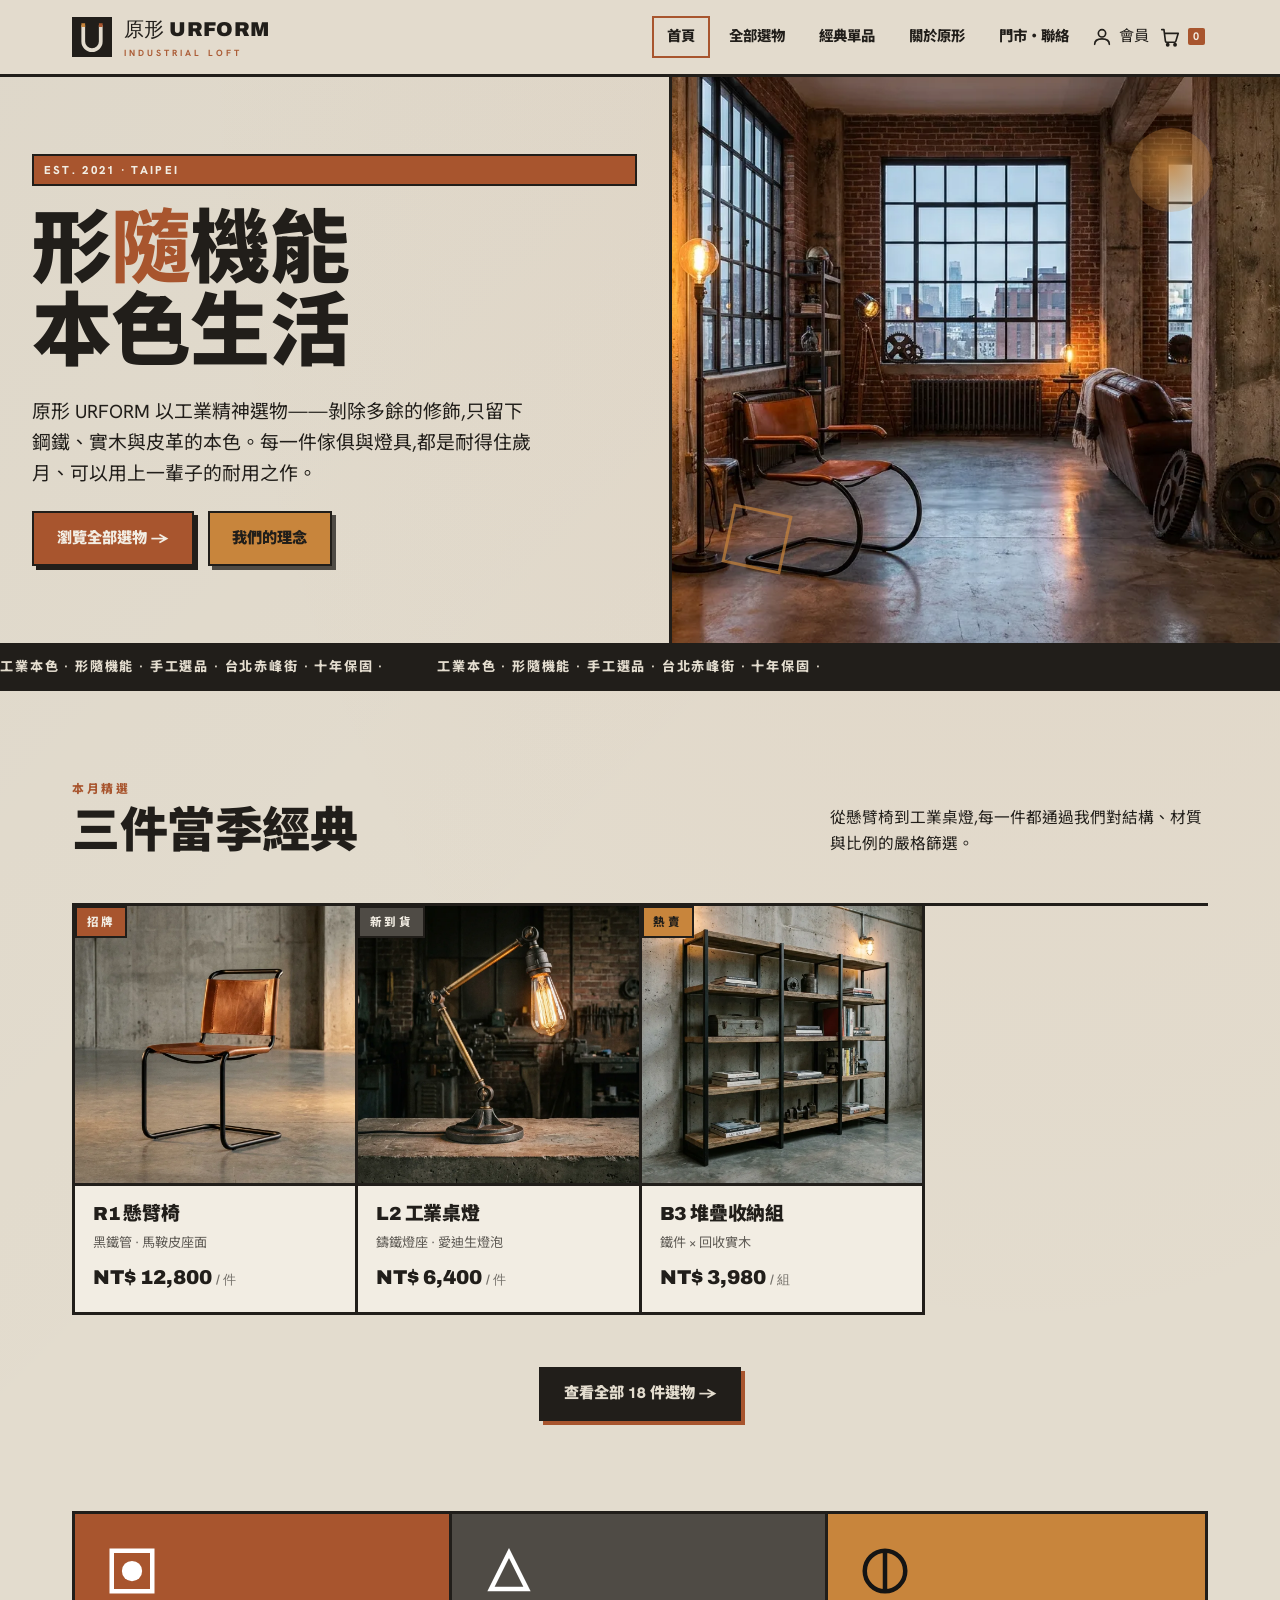
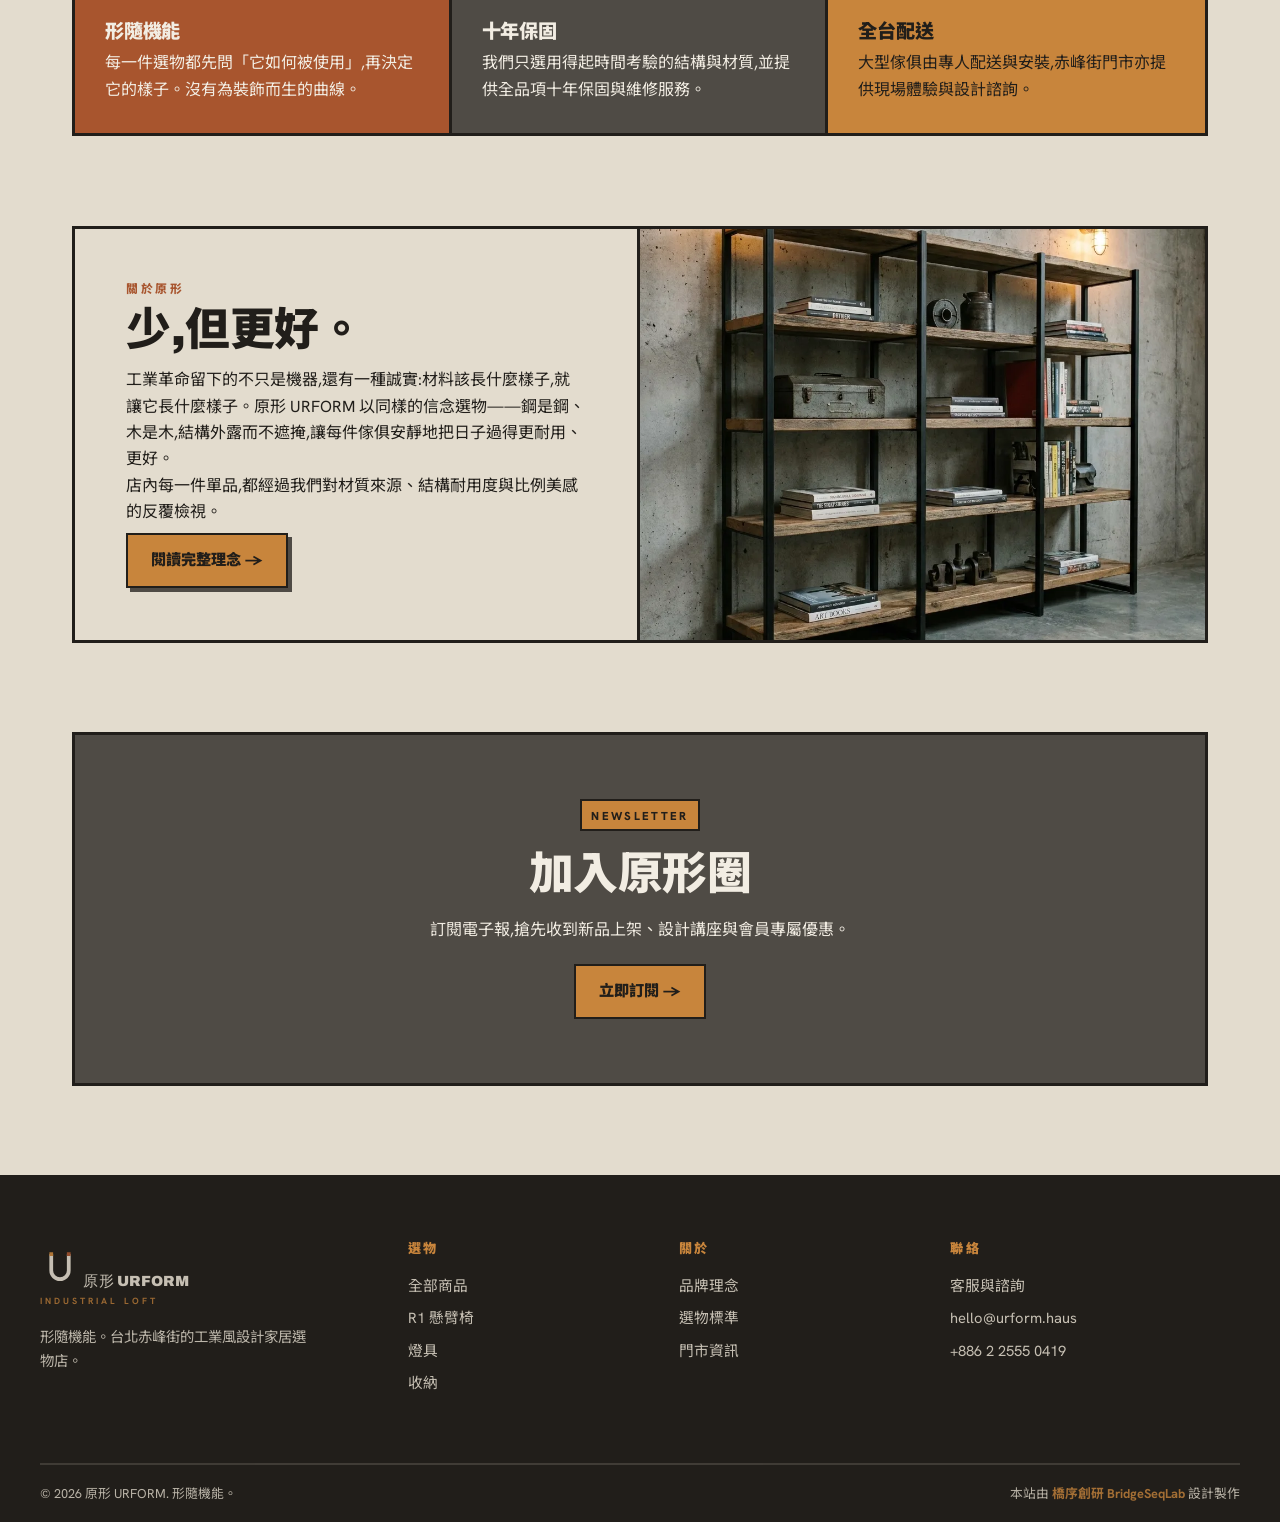
==== commit 49a74b97: "Add 會員中心 + cart drawer + header member/cart (規範)" ====
--- a/index.html
+++ b/index.html
@@ -21,6 +21,7 @@
 <link rel="preconnect" href="https://fonts.gstatic.com" crossorigin>
 <link href="https://fonts.googleapis.com/css2?family=Archivo:wght@800;900&family=Hanken+Grotesk:wght@400;500;700;800&family=Noto+Sans+TC:wght@400;500;700;900&display=swap" rel="stylesheet">
 <link rel="stylesheet" href="./styles.css">
+<link rel="stylesheet" href="./addon.css">
 <script type="application/ld+json">
 {"@context":"https://schema.org","@type":"Organization","name":"原形 URFORM","alternateName":"URFORM","url":"https://izzo24.github.io/urform-haus/","logo":"https://izzo24.github.io/urform-haus/logo.svg","description":"工業風設計家居選物店,精選鐵件、實木與皮革打造的傢俱、燈具與收納。","address":{"@type":"PostalAddress","streetAddress":"大同區赤峰街 41 巷 7 號","addressLocality":"台北市","addressRegion":"台灣","postalCode":"103","addressCountry":"TW"},"sameAs":["https://www.instagram.com/urform.haus","https://www.facebook.com/urform.haus"]}
 </script>
@@ -42,7 +43,7 @@
       <a href="./product.html">經典單品</a>
       <a href="./about.html">關於原形</a>
       <a href="./contact.html">門市・聯絡</a>
-      <a href="./shop.html" class="cart">購物車 (<span data-cart-count>0</span>)</a>
+      <a class="acct-link" href="./member.html" aria-label="會員中心"><svg viewBox="0 0 24 24" fill="none" stroke="currentColor" stroke-width="1.8" stroke-linecap="round" stroke-linejoin="round" aria-hidden="true"><circle cx="12" cy="8" r="4"/><path d="M4 20c0-4 3.6-6 8-6s8 2 8 6"/></svg><span>會員</span></a><button class="cart-toggle" type="button" aria-label="購物車" aria-haspopup="dialog"><svg viewBox="0 0 24 24" fill="none" stroke="currentColor" stroke-width="1.8" stroke-linecap="round" stroke-linejoin="round" aria-hidden="true"><path d="M3 4h2.4l1.6 12.4a1.5 1.5 0 0 0 1.5 1.3h8.4a1.5 1.5 0 0 0 1.5-1.2L21 8H6.4"/><circle cx="9.5" cy="20.5" r="1.2" fill="currentColor"/><circle cx="17.5" cy="20.5" r="1.2" fill="currentColor"/></svg><span class="cart-badge" aria-hidden="true">0</span></button>
     </nav>
   </div>
 </header>
@@ -181,5 +182,12 @@
   </div>
 </footer>
 <script src="./main.js"></script>
+<div class="cart-overlay" id="cartOverlay"></div>
+<aside class="cart-drawer" id="cartDrawer" role="dialog" aria-modal="true" aria-label="購物車" aria-hidden="true">
+  <div class="cd-head"><h2>購物車</h2><button class="cd-close" id="cartClose" aria-label="關閉購物車"><svg viewBox="0 0 24 24" fill="none" stroke="currentColor" stroke-width="2" stroke-linecap="round" aria-hidden="true"><path d="M6 6l12 12M18 6L6 18"/></svg></button></div>
+  <div class="cd-body"><p class="cd-empty">您的購物車目前是空的。<br>歡迎先逛逛全部選物。</p></div>
+  <div class="cd-foot"><div class="cd-total"><span>小計</span><span>NT$ 0</span></div><a class="mc-btn" href="./shop.html">前往選購</a></div>
+</aside>
+<script src="./addon.js" defer></script>
 </body>
 </html>
--- a/addon.css
+++ b/addon.css
@@ -0,0 +1,44 @@
+/* 原形 URFORM — header 會員/購物車 + 側欄 + 會員中心(addon, industrial) */
+.menu .acct-link,.menu .cart-toggle{display:inline-flex;align-items:center;gap:.4rem;background:none;border:0;cursor:pointer;color:var(--ink,#211E1A);font:inherit;font-size:.95rem;padding:.2rem;line-height:1}
+.menu .cart-toggle{position:relative}
+.menu .acct-link svg,.menu .cart-toggle svg{width:22px;height:22px}
+.menu .acct-link:hover,.menu .cart-toggle:hover{color:#A8552E}
+.cart-badge{display:inline-flex;align-items:center;justify-content:center;min-width:17px;height:17px;padding:0 4px;background:#A8552E;color:#F2EDE3;font-size:11px;font-weight:700;border-radius:2px}
+.cart-overlay{position:fixed;inset:0;background:rgba(20,18,15,.55);opacity:0;visibility:hidden;transition:.3s;z-index:200}
+.cart-overlay.show{opacity:1;visibility:visible}
+.cart-drawer{position:fixed;top:0;right:0;height:100%;width:min(400px,92vw);background:#E3DCCE;border-left:2px solid #211E1A;transform:translateX(100%);transition:transform .35s ease;z-index:210;display:flex;flex-direction:column;color:#211E1A}
+.cart-drawer.open{transform:translateX(0)}
+.cd-head{display:flex;align-items:center;justify-content:space-between;padding:1.2rem 1.4rem;border-bottom:2px solid #211E1A}
+.cd-head h2{font-size:1.25rem;margin:0;letter-spacing:.04em}
+.cd-close{background:none;border:0;cursor:pointer;color:#211E1A;display:inline-flex;padding:.3rem}
+.cd-close svg{width:24px;height:24px}
+.cd-body{flex:1;overflow:auto;padding:1.6rem 1.4rem}
+.cd-empty{text-align:center;margin-top:2rem;line-height:1.9;color:#4F4B45}
+.cd-foot{border-top:2px solid #211E1A;padding:1.2rem 1.4rem}
+.cd-total{display:flex;justify-content:space-between;font-weight:700;margin-bottom:1rem}
+.mc-btn{display:inline-flex;align-items:center;justify-content:center;gap:.5rem;background:#A8552E;color:#F2EDE3;border:2px solid #A8552E;padding:.8rem 1.6rem;cursor:pointer;transition:.2s;font:inherit;font-weight:700;letter-spacing:.04em;text-decoration:none}
+.mc-btn:hover{background:#8C4424;border-color:#8C4424}
+.cd-foot .mc-btn{width:100%}
+.mc-wrap{max-width:1180px;margin:0 auto;padding:2.4rem 24px 4rem;color:#211E1A}
+.mc-crumb{font-size:.82rem;letter-spacing:.08em;color:#6E685F;margin-bottom:1.4rem}
+.mc-crumb a{color:#6E685F}.mc-crumb a:hover{color:#A8552E}
+.mc-title{font-size:clamp(2rem,5.5vw,3.4rem);margin:0 0 .4rem;letter-spacing:.02em}
+.mc-sub{max-width:54ch;margin:0 0 2.4rem;font-size:1.08rem;color:#4F4B45}
+.mc-grid{display:grid;grid-template-columns:1fr 1fr;gap:1.6rem;margin-bottom:1rem}
+.mc-card{border:2px solid #211E1A;background:#D4CBBB;padding:1.8rem}
+.mc-card h2{font-size:1.3rem;margin:0 0 1.2rem;letter-spacing:.03em}
+.mc-card label{display:block;font-size:.82rem;letter-spacing:.04em;margin-bottom:1rem;color:#4F4B45}
+.mc-card input{display:block;width:100%;margin-top:.4rem;padding:.75rem .8rem;border:1px solid #211E1A;background:#F2EDE3;font:inherit;font-size:15px;color:#211E1A}
+.mc-card input:focus{outline:2px solid #A8552E;outline-offset:-2px}
+.mc-h2{font-size:clamp(1.5rem,4vw,2.2rem);margin:2.4rem 0 1.4rem}
+.mc-benefits{display:grid;grid-template-columns:repeat(4,1fr);gap:1.2rem}
+.mc-benefit{border:1px solid rgba(33,30,26,.25);padding:1.4rem;background:#E3DCCE}
+.mc-benefit svg{width:30px;height:30px;margin-bottom:.7rem;color:#A8552E}
+.mc-benefit h3{font-size:1.05rem;margin:0 0 .4rem}
+.mc-benefit p{margin:0;font-size:.9rem;color:#4F4B45}
+.mc-orders{border:2px solid #211E1A;background:#D4CBBB;padding:2rem;text-align:center;margin-top:1.6rem}
+.mc-orders h2{margin:0 0 .6rem}.mc-orders p{margin:0 0 1.4rem;color:#4F4B45}
+.addon-toast{position:fixed;left:50%;bottom:28px;transform:translate(-50%,150%);background:#211E1A;color:#F2EDE3;padding:.9rem 1.5rem;z-index:300;transition:transform .4s;border-radius:3px}
+.addon-toast.show{transform:translate(-50%,0)}
+@media(max-width:760px){.mc-grid{grid-template-columns:1fr}.mc-benefits{grid-template-columns:1fr 1fr}}
+@media(max-width:480px){.mc-benefits{grid-template-columns:1fr}}
